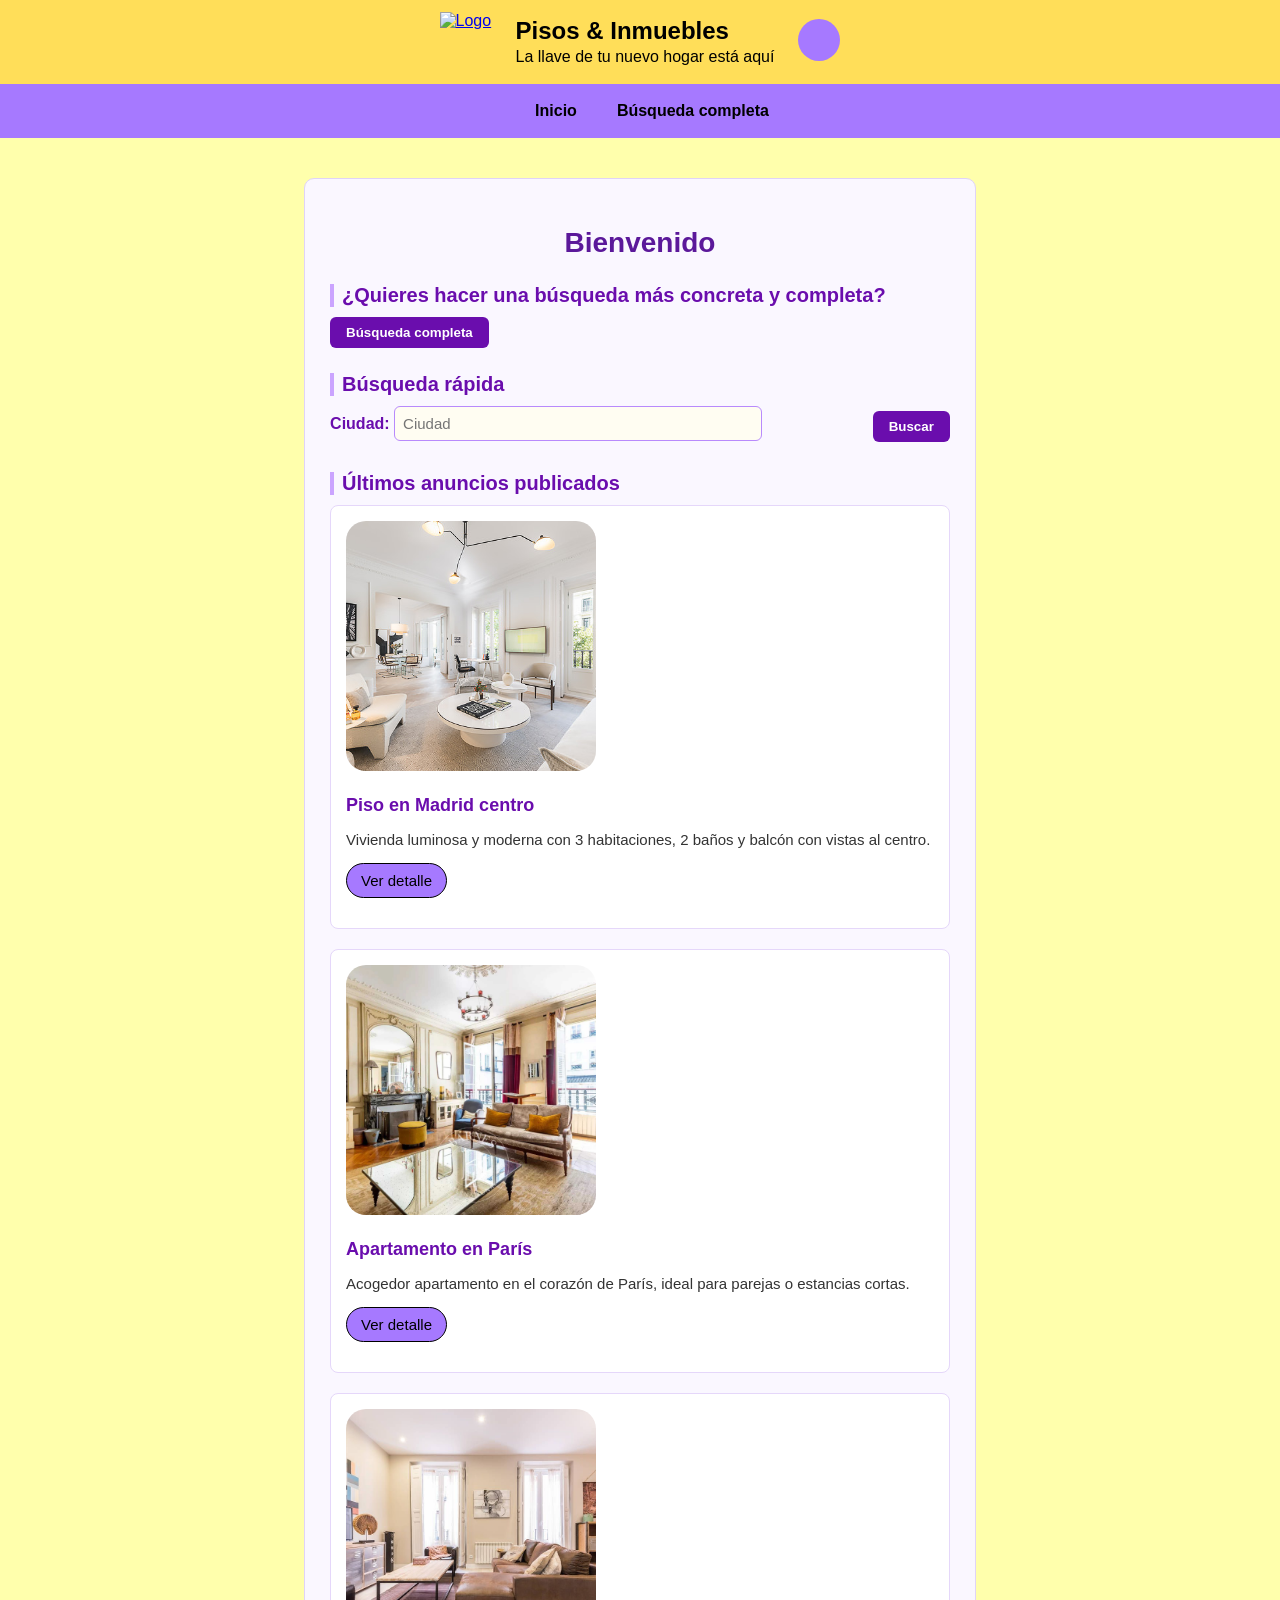
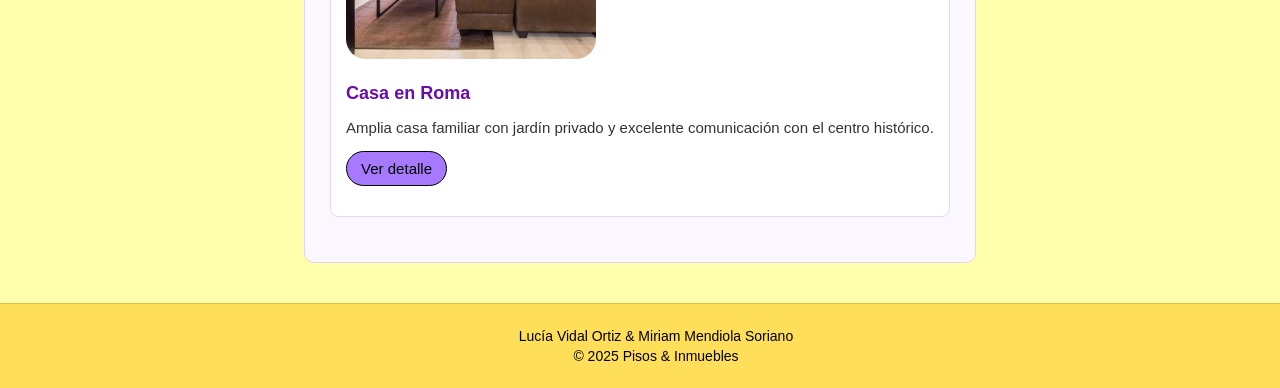
==== index.html @ c60cd9e6 "modo oscuro" ====
<!doctype html>
<html lang="es">

<head>
  <meta charset="utf-8" />
  <meta name="viewport" content="width=device-width, initial-scale=1" />
  <title>Pisos & Inmuebles</title>
  <!-- Links-->
  <link rel="stylesheet" href="basic.css">
  <link rel="stylesheet" href="index.css">
  <link rel="stylesheet" href="froms.css">
  <link rel="stylesheet" href="../../iconos/fontello-88eddae3/css/fontello.css">
  <link rel="stylesheet" href="modo-oscuro.css">

</head>

<body>

  <header>
    <section>
      <div class="cabecera">
        <article class="a_logo">
          <a href="index.html"><img src="../../imagenes/logo.png" alt="Logo"></a>
        </article>

        <article class="a_titulo">
          <h1>Pisos & Inmuebles</h1>
          <p>La llave de tu nuevo hogar está aquí</p>
        </article>

        <article class="a_identificarse">
          <a href="cuenta.html" class="icon-user-outline" title="Cuenta"></a>
        </article>
      </div>

    </section>
  </header>

  <nav aria-label="Navegación principal">
    <a href="index.html">Inicio</a>
    <a href="f.busqueda.html">Búsqueda completa</a>
  </nav>

  <main class="contenido">
    <h2>Bienvenido</h2>
  
    <section>
      <h3>¿Quieres hacer una búsqueda más concreta y completa?</h3>
      <form action="f.busqueda.html" method="get">
        <button type="submit">Búsqueda completa</button>
      </form>
    </section>
  
    <!-- Búsqueda rápida -->
    <section>
      <h3>Búsqueda rápida</h3>
      <form action="resultado.html" method="get">
        <label>
          Ciudad:
          <input type="text" name="ciudad_rapida" placeholder="Ciudad">
        </label>
        <button type="submit">Buscar</button>
      </form>
    </section>
  
    <section>
      <h3>Últimos anuncios publicados</h3>
  
      <article>
        <div class="imagen_principal">
          <img src="img/foto_piso.jpg" alt="Piso en Madrid centro">
        </div>
        <h4>Piso en Madrid centro</h4>
        <p>Vivienda luminosa y moderna con 3 habitaciones, 2 baños y balcón con vistas al centro.</p>
        <p><a class="enlaces" href="detalle_anuncio.html">Ver detalle</a></p>
      </article>
  
      <article>
        <div class="imagen_principal">
          <img src="img/foto_piso1.jpg" alt="Apartamento en París">
        </div>
        <h4>Apartamento en París</h4>
        <p>Acogedor apartamento en el corazón de París, ideal para parejas o estancias cortas.</p>
        <p><a class="enlaces" href="detalle_anuncio.html">Ver detalle</a></p>
      </article>
  
      <article>
        <div class="imagen_principal">
          <img src="img/foto_piso2.jpg" alt="Casa en Roma">
        </div>
        <h4>Casa en Roma</h4>
        <p>Amplia casa familiar con jardín privado y excelente comunicación con el centro histórico.</p>
        <p><a class="enlaces" href="detalle_anuncio.html">Ver detalle</a></p>
      </article>
    </section>
  </main>
  

  <footer>
    <p>Lucía Vidal Ortiz & Miriam Mendiola Soriano</p>
    <p>&copy; 2025 Pisos & Inmuebles</p>
  </footer>

</body>

</html>
---- basic.css ----
html {
  background-color: rgb(255, 255, 172);
  font-family:'Segoe UI', Tahoma, Geneva, Verdana, sans-serif
}

html, body {
  height: 100%;
  margin: 0;
  padding: 0;
  display: flex;
  flex-direction: column;
}

/* HEADER */
header {
  background-color: #ffde59;
  width: 100%;
}

header section {
  max-width: 1100px;
  margin: 0 auto;
  padding: 12px 16px;
}

.cabecera {
  display: flex;
  align-items: center;
  justify-content: center;
  gap: 16px;
  flex-wrap: wrap;
}

.a_logo img {
  width: 60px;
  height: 60px;
  display: block;
}

.a_titulo {
  text-align: left;
}

.a_titulo h1 {
  margin: 0;
  font-size: x-large;
  line-height: 1.1;
}

.a_titulo p {
  margin: 4px 0 0;
  font-size: medium;
}

.a_identificarse {
  margin-left: 8px;
}

.a_identificarse a {
  display: inline-flex;
  align-items: center;
  justify-content: center;
  width: 42px;       
  height: 42px;      
  font-size: 20px;   
  border-radius: 50%;

  background-color: #a679ff;
  color: black;
  text-decoration: none; 
}

.a_identificarse .btn {
  display: inline-flex;
  align-items: center;
  justify-content: center;
  width: 50px;       
  height: 50px;      
  font-size: 12px;   
  border-radius: 50%;
  font-weight: bold;

  background-color: #a679ff;
  color: black;
  text-decoration: none; 
}

.a_identificarse a:hover {
    background-color: rgb(0, 0, 0);
    color: #a679ff;
}

/* NAVEGACIÓN */
nav {
  width: 100%;
  background-color: #a679ff;
  display: flex;
  gap: 12px;
  justify-content: center;
  flex-wrap: wrap;
  padding: 10px 12px;
}

nav a:hover {
  background-color: rgba(0, 0, 0, 0.189);
  outline: none;
}

nav a {
  display: inline-block;
  text-decoration: none;
  color: #000;
  padding: 8px 14px;
  border-radius: 999px;
  font-weight: 600;
}

/* CONTENIDO */
.contenido {
  padding: 16px;
  flex: 1;
  font-size: 15px;
}

/*imagenes*/
.imagenes {
  display: flex;
  justify-content: center;
  align-items: stretch;
  gap: 20px;
  margin: 20px 0;
}
/* Imagen principal */
.imagen_principal {
  border-radius: 20px;
  width: 250px;
  height: 250px;
  overflow: hidden;
}
.imagen_principal img {
  width: 100%;
  height: 100%;
  object-fit: cover;
  border-radius: 15px;
}
/* Imágenes secundarias (2 en vertical) */
.imagen_secundaria {
  display: flex;
  flex-direction: column;
  justify-content: space-between;
  width: 150px;
  height: 250px;
  border-radius: 20px;
  overflow: hidden;
}
.imagen_secundaria img {
  padding: 2px;
  width: 100%;
  height: 50%;
  object-fit: cover;
  border-radius: 20px;
}

/*listas*/
main ul,
section ul {
  list-style: none;
  padding: 0;
  margin: 16px auto;
  max-width: 600px;
}
main ul li,
section ul li {
  margin-bottom: 10px;
}
main ul li a,
section ul li a {
  display: block;
  background-color: #fff9c4;
  border: 1px solid #d1b800;
  color: #000;
  border-radius: 10px;

  padding: 10px 14px;
  text-decoration: none;
  font-weight: normal;       
  transition: all 0.2s ease;
}
main ul li a:hover,
section ul li a:hover {
  background-color: #ffde59;
  transform: translateY(-2px); /*efecto de movimiento*/
}

/*fieldset*/
fieldset {
    border: 2px solid #a679ff;   
    border-radius: 10px;         
    padding: 16px;
    margin: 20px 0;
    background-color: #fffbe0;   
}
legend {
    padding: 0 10px;            
    font-weight: 600;
    margin-left: 12px;
    margin-right: 12px;
    color: #4b2b99;
    font-size: 1rem;
    font-weight: bold;
}
dl {
  display: grid;
  grid-template-columns: 1fr 1fr;
  gap: 6px 12px;
  margin: 0;
}
dt {
  font-weight: 600;
  color: #4b2b99;
}
dd {
  margin: 0;
}

/*enlaces class="enlaces"*/
a.enlaces {
  display: inline-block;
  text-decoration: none;
  color: #000;
  background-color: #a679ff;
  padding: 8px 14px;
  border-radius: 500px;
  border: 1px solid black;
  transition: all 0.2s ease;
}
a.enlaces:hover {
  background-color: #8e5fff;
  transform: translateY(-2px);
}

/* FOOTER */
footer {
  background-color: #ffde59;
  text-align: center;
  padding: 20px 16px;
  border-top: 1px solid rgba(0, 0, 0, 0.15);
  width: 100%;
}
footer p {
  margin: 4px 0;
  color: #000;
  font-size: 14px;
  font-weight: 500;
}

/* PARA PC*/
@media (min-width: 1920px) {
  .a_titulo h1 { 
    font-size: 32px; 
  }
  .a_titulo p  {
    font-size: 16px; 
  }
  .contenido {
    max-width: 1200px;        
    margin: 0 auto;          
    padding: 20px;          
    box-sizing: border-box;   
  }
}
---- index.css ----
/* Contenedor principal */
main.contenido {
    max-width: 900px;
    margin: 40px auto;
    padding: 25px;
    background-color: #faf7ff;
    /* tono suave lavanda */
    border: 1px solid #e0d4f7;
    border-radius: 10px;
    font-family: Arial, Helvetica, sans-serif;
    color: #333;
}

/* Título principal */
main.contenido h2 {
    text-align: center;
    color: #5b189a;
    font-size: 28px;
    margin-bottom: 25px;
}

/* Subtítulos */
main.contenido h3 {
    color: #6a0dad;
    margin-top: 25px;
    margin-bottom: 10px;
    font-size: 20px;
    border-left: 4px solid #cba4ff;
    padding-left: 8px;
}

/* Formularios */
main.contenido form {
    display: flex;
    flex-wrap: wrap;
    gap: 10px;
    align-items: center;
    margin-bottom: 25px;
}

main.contenido label {
    flex: 1 1 250px;
}

main.contenido input[type="text"] {
    width: 100%;
    padding: 8px;
    border: 1.5px solid #b88afc;
    border-radius: 6px;
    transition: all 0.3s ease;
}

main.contenido input[type="text"]:focus {
    outline: none;
    border-color: #6a0dad;
    box-shadow: 0 0 5px rgba(106, 13, 173, 0.3);
}

/* Botones */
main.contenido button {
    background-color: #6a0dad;
    color: #fff;
    border: none;
    border-radius: 6px;
    padding: 8px 16px;
    font-weight: bold;
    cursor: pointer;
    transition: background-color 0.3s ease, transform 0.2s ease;
}

main.contenido button:hover {
    background-color: #8742d1;
    transform: translateY(-1px);
}

/* Artículos */
main.contenido article {
    background-color: #fff;
    border: 1px solid #e5d7fa;
    border-radius: 8px;
    padding: 15px;
    margin-bottom: 20px;
    transition: transform 0.2s ease, box-shadow 0.3s ease;
}

main.contenido article:hover {
    transform: translateY(-2px);
    box-shadow: 0 2px 8px rgba(106, 13, 173, 0.1);
}


/* Título de cada anuncio */
main.contenido article h4 {
    color: #6a0dad;
    margin-bottom: 6px;
    font-size: 18px;
}

/* Descripción del anuncio *
  main.contenido article p {
    margin: 5px 0;
    line-height: 1.4;
  }
  
  /* Ajuste para imágenes dentro de los artículos */
main.contenido .imagenes {
    width: 100%;
    max-height: 180px;
    object-fit: cover;
    border-radius: 6px;
    margin-bottom: 10px;
    border: 1px solid #e0d4f7;
}
---- froms.css ----
/*  AREA DEL TEXTO */
textarea {
  width: 100%;
  max-width: 350px;
  margin-top: 5px;
  padding: 10px 14px;
  font-family: inherit;
  font-size: 15px;

  border: 2px solid #a679ff;
  border-radius: 8px;
  background-color: #fffdf2;

  resize: vertical; /* permite agrandar solo en altura */
  transition: border-color 0.2s, box-shadow 0.2s;
}

textarea:focus {
  outline: none;
  border-color: #4b2b99;
  box-shadow: 0 0 5px rgba(75, 43, 153, 0.3);
}

/*  BOTONES  */
.button {
  font-family: inherit;
  font-size: 15px;
  padding: 10px 18px;
  margin-right: 10px;
  border: none;
  border-radius: 50px;
  cursor: pointer;
  font-weight: 600;
  transition: all 0.2s ease;

  background-color: #fffdf2;
  color: #4b2b99;
  border: 2px solid #a679ff;
}
.button:hover {
  background-color: #d5c1ff;
  transform: translateY(-2px);
}

/* FORMULARIOS */

input,
select {
  width: 100%;
  max-width: 350px;
  padding: 10px 14px;
  font-family: inherit;
  font-size: 15px;
  border: 2px solid #a679ff;
  border-radius: 8px;
  background-color: #fffdf2;
  transition: border-color 0.2s, box-shadow 0.2s;
}

input:focus,
select:focus {
  outline: none;
  border-color: #4b2b99;
  box-shadow: 0 0 5px rgba(75, 43, 153, 0.3);
}

label {
  font-weight: 600;
  color: #4b2b99;
}

/* ########## AJUSTES SOLO PARA ENVIAR MENSAJE ########## */
form.enviar-mensaje {
  display: flex;
  flex-direction: column;
  gap: 8px;
  align-items: flex-start;
  max-width: 600px;
}

form.enviar-mensaje label {
  display: inline-flex;
  align-items: center;
  gap: 6px;
  margin-right: 15px;
  white-space: nowrap; /* evita que se parta el texto */
}

/* Grupo más compacto */
form.enviar-mensaje .grupo-radios {
  display: flex;
  flex-wrap: wrap;
  gap: 15px;
  margin: 8px 0;
}

form.enviar-mensaje input[type="radio"] {
  accent-color: #a679ff;
}

form.enviar-mensaje .acciones {
  display: flex;
  flex-wrap: wrap;
  gap: 10px;
  margin-top: 10px;
  align-items: center;
}

/* Color morado para el texto del label */
label {
  color: #6a0dad; /* Morado */
  font-weight: bold;
}

/* Estilo del rango solo con color morado */
input[type="range"] {
  accent-color: #6a0dad; /* Morado nativo */
  cursor: pointer;
}

/* Efecto al pasar el ratón */
input[type="range"]:hover {
  opacity: 0.9;
  transition: opacity 0.2s ease;
}

/* Contenedor opcional para agrupar los radios (puedes añadirlo si lo deseas) */
.radio-group {
  display: flex;
  gap: 20px;
  align-items: center;
  font-family: Arial, Helvetica, sans-serif;
}

/* Ocultamos el input original, pero sigue siendo accesible */
input[type="radio"] {
  appearance: none;
  -webkit-appearance: none;
  -moz-appearance: none;
  width: 18px;
  height: 18px;
  border: 2px solid #6a0dad; /* Morado */
  border-radius: 50%;
  background-color: #fff;
  cursor: pointer;
  position: relative;
  transition: all 0.2s ease;
}

/* Cuando el botón está seleccionado */
input[type="radio"]:checked {
  border-color: #6a0dad;
  background-color: #6a0dad;
  box-shadow: 0 0 4px rgba(106, 13, 173, 0.4);
}

/* Pequeño punto blanco dentro cuando está seleccionado */
input[type="radio"]:checked::after {
  content: "";
  position: absolute;
  top: 4px;
  left: 4px;
  width: 8px;
  height: 8px;
  background-color: white;
  border-radius: 50%;
}

/* Efecto al pasar el ratón */
input[type="radio"]:hover {
  box-shadow: 0 0 6px rgba(106, 13, 173, 0.4);
}

/* Estilo del texto de las etiquetas */
label {
  color: #6a0dad;
  font-size: 16px;
  cursor: pointer;
}

/* Sección Tarifas */
section[aria-labelledby="tarifas"] {
  max-width: 600px;
  margin: 2rem auto;
  padding: 1rem 1.5rem;
  font-family: 'Segoe UI', Tahoma, Geneva, Verdana, sans-serif;
  background-color: #f5f0fa; /* fondo suave morado */
  border-radius: 12px;
  box-shadow: 0 4px 8px rgba(0,0,0,0.1);
}

/* Título */
section[aria-labelledby="tarifas"] h3 {
  text-align: center;
  font-size: 1.6rem;
  color: #6a1b9a;
  margin-bottom: 1rem;
  font-weight: 600;
}

/* Tabla */
section[aria-labelledby="tarifas"] table {
  width: 100%;
  border-collapse: collapse;
  font-size: 1rem;
}

/* Cabecera */
section[aria-labelledby="tarifas"] th {
  background-color: #7f43ce; /* morado intenso */
  color: #fff;
  font-weight: bold;
  padding: 0.8rem 1rem;
  text-align: left;
  border: 1px solid #7b1fa2;
}

/* Filas */
section[aria-labelledby="tarifas"] td {
  padding: 0.8rem 1rem;
  border: 1px solid #d1b3f0;
  color: #4b0073;
}

/* Filas alternas */
section[aria-labelledby="tarifas"] tbody tr:nth-child(even) {
  background-color: #ede0f7; /* morado claro */
}

/* Hover */
section[aria-labelledby="tarifas"] tbody tr:hover {
  background-color: #d1b3f0; /* morado intermedio */
  transition: background-color 0.3s;
}

.upload-container {
  display: flex;
  align-items: center;
  gap: 10px;
  font-family: inherit;
}

/* Ocultamos el input real */
.input-foto {
  display: none;
}

/* Botón estilo uniforme */
.btn-subir {
  background-color: #fffdf2;
  color: #4b2b99;
  border: 2px solid #a679ff;
  border-radius: 50px;
  padding: 10px 18px;
  font-weight: 600;
  cursor: pointer;
  transition: all 0.2s ease;
}

.btn-subir:hover {
  background-color: #d5c1ff;
  transform: translateY(-2px);
}

/* Nombre de archivo */
.file-name {
  font-size: 14px;
  color: #4b2b99;
}

/* ======= Ajustes de espaciado y alineación de formularios ======= */

main.contenido form fieldset {
  display: flex;
  flex-direction: column;
  gap: 8px;            /* espacio pequeño pero visible entre elementos */
  margin-bottom: 16px; /* espacio entre secciones */
}

main.contenido form article {
  display: flex;
  flex-direction: column;
  gap: 4px;            /* separación entre label y campo */
}

main.contenido input,
main.contenido select,
main.contenido textarea {
  margin-bottom: 6px;  /* separación discreta entre campos */
}

/* Mantiene los radio buttons en línea */
main.contenido form article p {
  margin-bottom: 4px;
  font-weight: 600;
  color: #4b2b99;
}

main.contenido form article input[type="radio"] {
  margin-right: 4px;
}

main.contenido form article label {
  margin-right: 12px;
}

/* Hacemos grupos de radios horizontales */
main.contenido form article:has(input[type="radio"]) {
  flex-direction: row;
  align-items: center;
  flex-wrap: wrap;
  gap: 10px;
}

main.contenido form section {
  margin-top: 10px;
  display: flex;
  gap: 10px;
  flex-wrap: wrap;
}

/* ======= Corrección para input[type="color"] en Chrome ======= */
input[type="color"] {
  width: 60px;              /* tamaño pequeño del cuadro de color */
  height: 36px;
  padding: 0;               /* elimina el relleno heredado */
  border: 2px solid #a679ff;
  border-radius: 8px;
  cursor: pointer;
}

input[type="color"]::-webkit-color-swatch-wrapper {
  padding: 0;
}

input[type="color"]::-webkit-color-swatch {
  border: none;
  border-radius: 6px;
}

/* ======= Corrección input[type="color"] en resúmenes ======= */
fieldset dl dd input[type="color"] {
  width: 40px;              /* tamaño compacto */
  height: 24px;
  padding: 0;
  border: 2px solid #a679ff;
  border-radius: 6px;
  cursor: default;          /* solo visualización */
  vertical-align: middle;
}

fieldset dl dd input[type="color"]::-webkit-color-swatch-wrapper {
  padding: 0;
}

fieldset dl dd input[type="color"]::-webkit-color-swatch {
  border: none;
  border-radius: 4px;
}
---- modo-oscuro.css ----
/* ===== MODO OSCURO COMPLETO ===== */
@media (prefers-color-scheme: dark) {

    /* HTML y BODY */
    html,
    body {
        background-color: #121212;
        color: #e0e0e0;
    }

    /* HEADER */
    header {
        background-color: #1c1c1c;
    }

    .a_titulo h1,
    .a_titulo p {
        color: #d4bfff;
    }

    .a_identificarse a,
    .a_identificarse .btn {
        background-color: #5a3fa8;
        color: #fff;
    }

    .a_identificarse a:hover {
        background-color: #fff;
        color: #5a3fa8;
    }

    /* NAVEGACIÓN */
    nav {
        background-color: #2a2350;
    }

    nav a {
        color: #f1f1f1;
    }

    nav a:hover {
        background-color: #5a3fa8;
    }

    /* CONTENIDO */
    .contenido,
    main.contenido {
        background-color: #1b1b1b;
        color: #e0e0e0;
        border-color: #3a2f5a;
    }

    /* ARTÍCULOS */
    main.contenido article {
        background-color: #221b2f;
        border-color: #3a3161;
        color: #e0e0e0;
    }

    main.contenido article h4 {
        color: #cdaaff;
    }

    main.contenido article p {
        color: #dcdcdc;
    }

    main.contenido article:hover {
        box-shadow: 0 2px 8px rgba(90, 63, 168, 0.3);
    }

    /* TITULOS */
    main.contenido h2 {
        color: #cdaaff;
    }

    main.contenido h3 {
        color: #b78aff;
        border-left-color: #5a3fa8;
    }

    /* LISTAS */
    main ul li a,
    section ul li a {
        background-color: #2a2436;
        border-color: #5a3fa8;
        color: #e0e0e0;
    }

    main ul li a:hover,
    section ul li a:hover {
        background-color: #5a3fa8;
    }

    /* FIELDSET */
    fieldset {
        background-color: #1f1a2b;
        border-color: #5a3fa8;
        color: #e0e0e0;
    }

    legend {
        color: #cdaaff;
    }

    dl dt {
        color: #cdaaff;
    }

    dl dd {
        color: #dcdcdc;
    }

    /* ENLACES */
    a.enlaces {
        background-color: #5a3fa8;
        color: #fff;
        border-color: #7a5fff;
    }

    a.enlaces:hover {
        background-color: #7a5fff;
    }

    /* FOOTER */
    footer {
        background-color: #1c1c1c;
        color: #ccc;
        border-top-color: #3a3161;
    }

    /* FORMULARIOS */
    input,
    select,
    textarea {
        background-color: #2a2436;
        color: #fff;
        border-color: #5a3fa8;
    }

    input:focus,
    select:focus,
    textarea:focus {
        border-color: #cdaaff;
        box-shadow: 0 0 5px rgba(203, 164, 255, 0.3);
    }

    label {
        color: #cdaaff;
    }

    /* RADIOS */
    input[type="radio"] {
        border-color: #cdaaff;
        background-color: #1b1b1b;
    }

    input[type="radio"]:checked {
        background-color: #cdaaff;
        border-color: #cdaaff;
    }

    /* BOTONES */
    .button,
    .btn-subir,
    main.contenido button {
        background-color: #5a3fa8;
        color: #fff;
        border-color: #7a5fff;
    }

    .button:hover,
    .btn-subir:hover,
    main.contenido button:hover {
        background-color: #7a5fff;
    }

    /* INPUT COLOR */
    input[type="color"] {
        background-color: #2a2436;
        border-color: #5a3fa8;
    }

    /* TABLAS TARIFAS */
    section[aria-labelledby="tarifas"] {
        background-color: #1b1825;
        color: #e0e0e0;
    }

    section[aria-labelledby="tarifas"] h3 {
        color: #cdaaff;
    }

    section[aria-labelledby="tarifas"] th {
        background-color: #5a3fa8;
        color: #fff;
    }

    section[aria-labelledby="tarifas"] td {
        color: #ddd;
        border-color: #4a3f6f;
    }

    section[aria-labelledby="tarifas"] tbody tr:nth-child(even) {
        background-color: #221f33;
    }

    section[aria-labelledby="tarifas"] tbody tr:hover {
        background-color: #4a3f6f;
    }

    /* IMÁGENES */
    .imagen_principal img,
    .imagen_secundaria img {
        filter: brightness(0.9);
    }

}
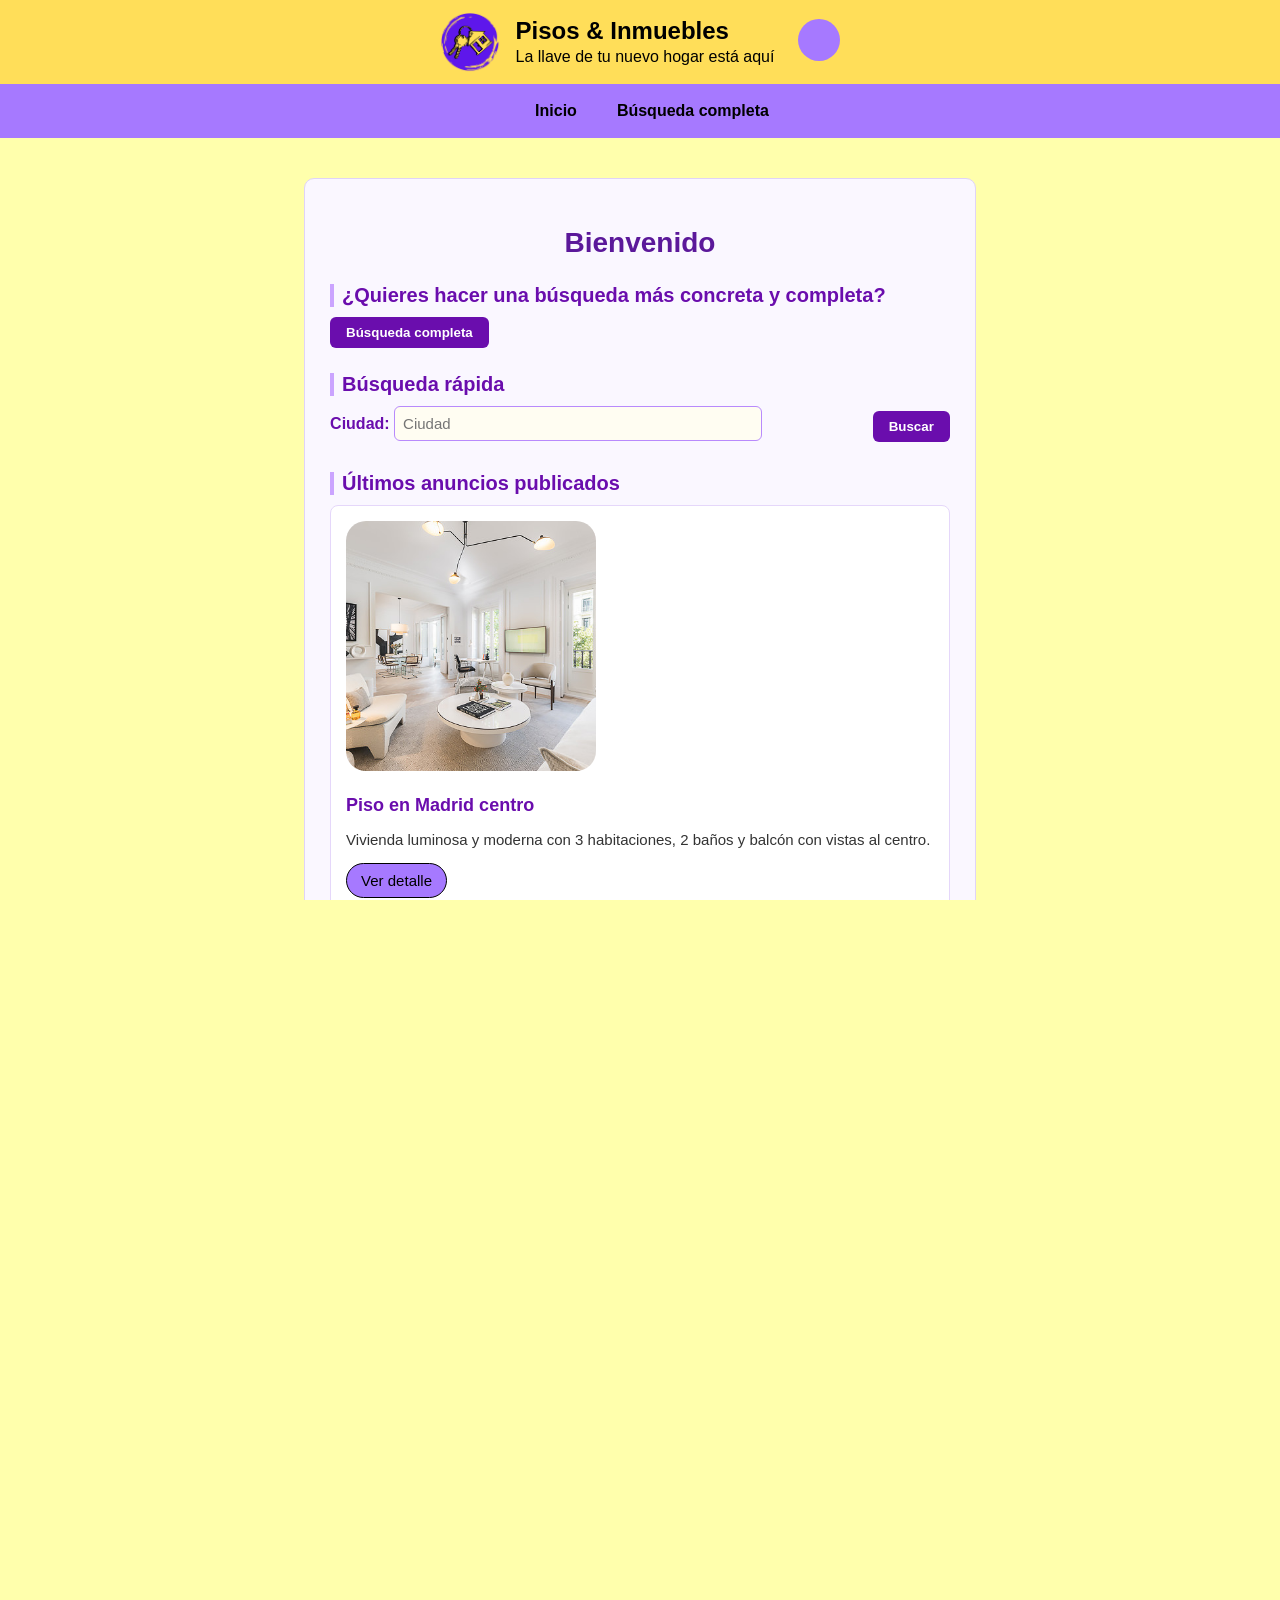
==== commit 98665f60: "subida de cambios print.css - lucia" ====
--- a/index.html
+++ b/index.html
@@ -11,6 +11,8 @@
   <link rel="stylesheet" href="froms.css">
   <link rel="stylesheet" href="../../iconos/fontello-88eddae3/css/fontello.css">
   <link rel="stylesheet" href="modo-oscuro.css">
+  <link rel="stylesheet" href="print.css" media="print">
+
 
 </head>
 
@@ -20,7 +22,7 @@
     <section>
       <div class="cabecera">
         <article class="a_logo">
-          <a href="index.html"><img src="../../imagenes/logo.png" alt="Logo"></a>
+          <a href="index.html"><img src="img/logo.png" alt="Logo"></a>
         </article>
 
         <article class="a_titulo">
--- a/basic.css
+++ b/basic.css
@@ -9,6 +9,7 @@
   padding: 0;
   display: flex;
   flex-direction: column;
+  overflow-x: hidden;
 }
 
 /* HEADER */
--- a/print.css
+++ b/print.css
@@ -0,0 +1,91 @@
+@media print {
+
+  html, body {
+    height: auto !important;
+    min-height: 100% !important;
+    display: block !important;
+    overflow: visible !important;
+  }
+
+  main, .contenido {
+    height: auto !important;
+    overflow: visible !important;
+    display: block !important;
+    page-break-after: auto;
+    page-break-before: auto;
+  }
+
+  section, article, div, form, fieldset {
+    page-break-inside: auto;
+  }
+
+  /* --- Todo en negro, fondo blanco --- */
+  * {
+    color: black !important;
+    border-color: black !important;
+    background: white !important;
+    box-shadow: none !important;
+    text-shadow: none !important;
+  }
+
+  /* --- Formularios imprimibles --- */
+  input, select, textarea {
+    border: 1pt solid black !important;
+    background: white !important;
+    color: black !important;
+  }
+
+  input[type="radio"],
+  input[type="checkbox"] {
+    appearance: none !important;
+    -webkit-appearance: none !important;
+    -moz-appearance: none !important;
+    border: 1.5pt solid black !important;
+    width: 12pt;
+    height: 12pt;
+    position: relative;
+    margin-right: 6pt;
+    display: inline-block;
+    vertical-align: middle;
+    background: white !important;
+  }
+
+  input[type="radio"]:checked::before {
+    content: "";
+    position: absolute;
+    top: 3pt;
+    left: 3pt;
+    width: 6pt;
+    height: 6pt;
+    background: black;
+    border-radius: 50%;
+  }
+
+  
+  input[type="checkbox"]:checked::before {
+    content: "";
+    position: absolute;
+    top: 2pt;
+    left: 2pt;
+    width: 7pt;
+    height: 7pt;
+    background: black;
+  }
+
+  
+  legend, label, h1, h2, h3, h4, p, span, th, td {
+    color: black !important;
+  }
+
+  /* --- Asegurar tablas visibles --- */
+  table {
+    border-collapse: collapse;
+    width: 100%;
+  }
+
+  th, td {
+    border: 1pt solid black !important;
+    padding: 4pt 6pt;
+  }
+
+}
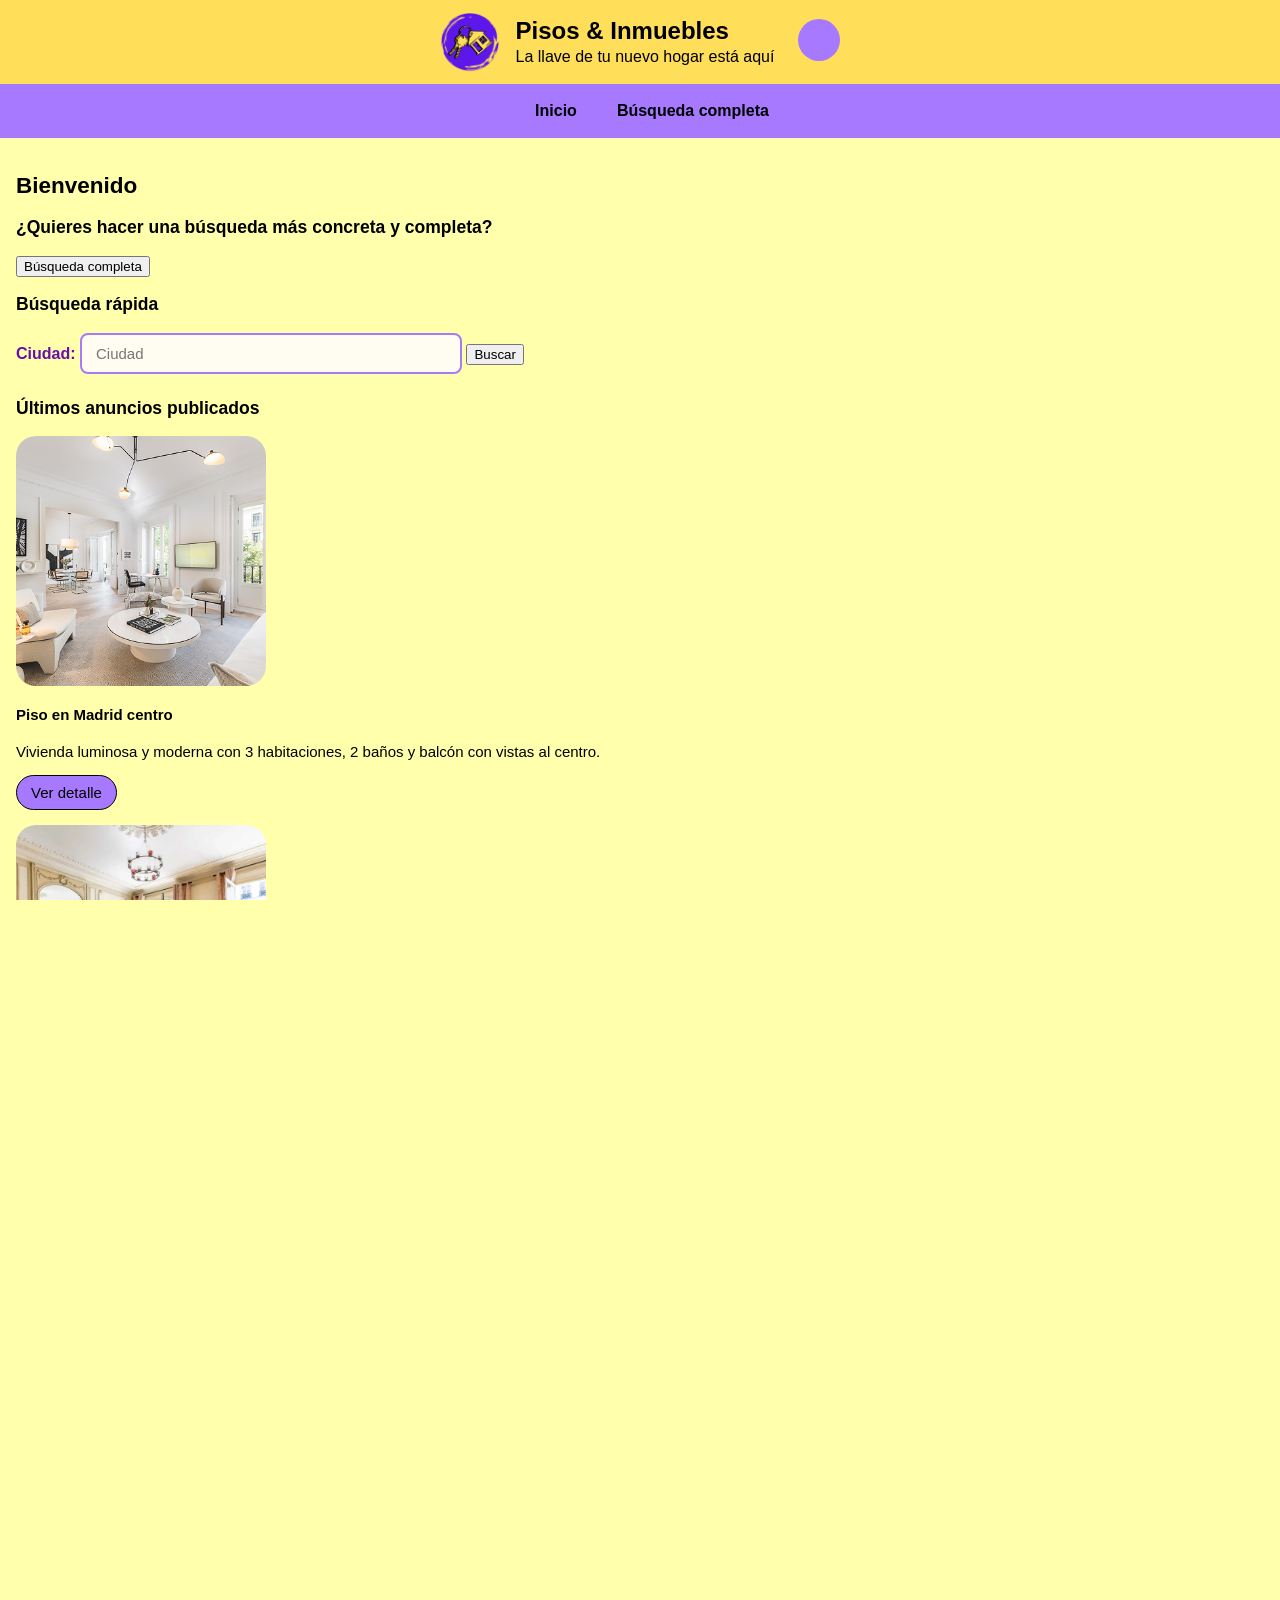
==== commit 31bdca00: "actualización" ====
--- a/index.html
+++ b/index.html
@@ -6,14 +6,12 @@
   <meta name="viewport" content="width=device-width, initial-scale=1" />
   <title>Pisos & Inmuebles</title>
   <!-- Links-->
-  <link rel="stylesheet" href="basic.css">
-  <link rel="stylesheet" href="index.css">
+  <link rel="stylesheet" href="../../iconos/fontello-88eddae3/css/fontello.css">
+  <link rel="stylesheet" href="basic.css" title="Modo Claro">
   <link rel="stylesheet" href="froms.css">
-  <link rel="stylesheet" href="../../iconos/fontello-88eddae3/css/fontello.css">
-  <link rel="stylesheet" href="modo-oscuro.css">
+  <link rel="alternate stylesheet" href="modo-oscuro.css" title="Modo Oscuro">
   <link rel="stylesheet" href="print.css" media="print">
-
-
+  <link rel="alternate stylesheet" href="accesible.css" title="Accesible">
 </head>
 
 <body>
@@ -45,14 +43,14 @@
 
   <main class="contenido">
     <h2>Bienvenido</h2>
-  
+
     <section>
       <h3>¿Quieres hacer una búsqueda más concreta y completa?</h3>
       <form action="f.busqueda.html" method="get">
         <button type="submit">Búsqueda completa</button>
       </form>
     </section>
-  
+
     <!-- Búsqueda rápida -->
     <section>
       <h3>Búsqueda rápida</h3>
@@ -64,10 +62,10 @@
         <button type="submit">Buscar</button>
       </form>
     </section>
-  
+
     <section>
       <h3>Últimos anuncios publicados</h3>
-  
+
       <article>
         <div class="imagen_principal">
           <img src="img/foto_piso.jpg" alt="Piso en Madrid centro">
@@ -76,7 +74,7 @@
         <p>Vivienda luminosa y moderna con 3 habitaciones, 2 baños y balcón con vistas al centro.</p>
         <p><a class="enlaces" href="detalle_anuncio.html">Ver detalle</a></p>
       </article>
-  
+
       <article>
         <div class="imagen_principal">
           <img src="img/foto_piso1.jpg" alt="Apartamento en París">
@@ -85,7 +83,7 @@
         <p>Acogedor apartamento en el corazón de París, ideal para parejas o estancias cortas.</p>
         <p><a class="enlaces" href="detalle_anuncio.html">Ver detalle</a></p>
       </article>
-  
+
       <article>
         <div class="imagen_principal">
           <img src="img/foto_piso2.jpg" alt="Casa en Roma">
@@ -96,7 +94,7 @@
       </article>
     </section>
   </main>
-  
+
 
   <footer>
     <p>Lucía Vidal Ortiz & Miriam Mendiola Soriano</p>
--- a/modo-oscuro.css
+++ b/modo-oscuro.css
@@ -1,218 +1,558 @@
-/* ===== MODO OSCURO COMPLETO ===== */
-@media (prefers-color-scheme: dark) {
-
-    /* HTML y BODY */
-    html,
-    body {
-        background-color: #121212;
-        color: #e0e0e0;
+/* ==========================================
+   MODO NOCHE – "modo_oscuro.css" (CORREGIDO)
+   Basado en basic.css, index.css y froms.css
+   Cambios: imágenes visibles, footer no montado, enlaces mejorados
+   ========================================== */
+
+html {
+    background-color: #121212;
+    font-family: 'Segoe UI', Tahoma, Geneva, Verdana, sans-serif;
+    color: #f0f0f0;
+}
+
+html,
+body {
+    height: 100%;
+    margin: 0;
+    padding: 0;
+    display: flex;
+    flex-direction: column;
+    overflow-x: hidden;
+}
+
+/* HEADER */
+header {
+    background-color: #1e1e1e;
+    border-bottom: 1px solid #333;
+}
+
+header section {
+    max-width: 1100px;
+    margin: 0 auto;
+    padding: 12px 16px;
+}
+
+.cabecera {
+    display: flex;
+    align-items: center;
+    justify-content: center;
+    gap: 16px;
+    flex-wrap: wrap;
+}
+
+.a_logo img {
+    width: 60px;
+    height: 60px;
+    display: block;
+    /* quitar filtros que oscurecen la imagen */
+    filter: none;
+    image-rendering: auto;
+}
+
+/* título e identidad */
+.a_titulo {
+    text-align: left;
+}
+
+.a_titulo h1 {
+    margin: 0;
+    font-size: x-large;
+    line-height: 1.1;
+    color: #c8a8ff;
+}
+
+.a_titulo p {
+    margin: 4px 0 0;
+    color: #ddd;
+}
+
+.a_identificarse {
+    margin-left: 8px;
+}
+
+.a_identificarse a {
+    display: inline-flex;
+    align-items: center;
+    justify-content: center;
+    width: 42px;
+    height: 42px;
+    font-size: 20px;
+    border-radius: 50%;
+    background-color: #3d2c5f;
+    color: #f0f0f0;
+    text-decoration: none;
+    border: 2px solid transparent;
+}
+
+.a_identificarse a:hover,
+.a_identificarse a:focus {
+    background-color: #c8a8ff;
+    color: #121212;
+    outline: none;
+    border-color: rgba(200, 168, 255, 0.4);
+}
+
+/* NAV */
+nav {
+    background-color: #2a2a2a;
+    display: flex;
+    gap: 12px;
+    justify-content: center;
+    flex-wrap: wrap;
+    padding: 10px 12px;
+}
+
+nav a {
+    display: inline-block;
+    text-decoration: none;
+    color: #f0f0f0;
+    padding: 8px 14px;
+    border-radius: 999px;
+    font-weight: 600;
+    transition: background-color 0.15s, transform 0.12s;
+}
+
+/* mejora visual y accesible para enlaces del nav */
+nav a:hover,
+nav a:focus {
+    background-color: #3b3b3b;
+    text-decoration: underline;
+    outline: 3px solid rgba(200, 168, 255, 0.12);
+}
+
+/* CONTENIDO */
+/* mantener flex:1 para empujar footer abajo (evita que footer "se monte") */
+main.contenido {
+    padding: 25px;
+    flex: 1;
+    /* <- CRUCIAL: empuja footer al final */
+    max-width: 900px;
+    margin: 40px auto;
+    background-color: #1a1a1a;
+    border: 1px solid #333;
+    border-radius: 10px;
+    color: #eaeaea;
+    box-sizing: border-box;
+}
+
+main.contenido h2 {
+    text-align: center;
+    color: #c8a8ff;
+    font-size: 28px;
+    margin-bottom: 25px;
+}
+
+main.contenido h3 {
+    color: #b995ff;
+    margin-top: 25px;
+    margin-bottom: 10px;
+    font-size: 20px;
+    border-left: 4px solid #8255d3;
+    padding-left: 8px;
+}
+
+/* Formularios */
+main.contenido input,
+main.contenido select,
+main.contenido textarea {
+    background-color: #222;
+    border: 2px solid #6e41c2;
+    color: #f0f0f0;
+    border-radius: 8px;
+}
+
+/* focus claro y accesible */
+main.contenido input:focus,
+main.contenido select:focus,
+main.contenido textarea:focus {
+    border-color: #c8a8ff;
+    box-shadow: 0 0 6px rgba(200, 168, 255, 0.35);
+    outline: 3px solid rgba(200, 168, 255, 0.08);
+}
+
+/* Labels */
+label {
+    color: #c8a8ff;
+}
+
+/* Botones */
+main.contenido button,
+.button,
+.btn-subir {
+    background-color: #8255d3;
+    color: #fff;
+    border: 2px solid #c8a8ff;
+    border-radius: 50px;
+    padding: 10px 18px;
+    cursor: pointer;
+}
+
+main.contenido button:hover,
+.button:hover,
+.btn-subir:hover,
+main.contenido button:focus,
+.button:focus,
+.btn-subir:focus {
+    background-color: #a679ff;
+    transform: translateY(-2px);
+    outline: 3px solid rgba(200, 168, 255, 0.08);
+}
+
+/* Artículos */
+main.contenido article {
+    background-color: #1e1e1e;
+    border: 1px solid #333;
+    border-radius: 8px;
+    padding: 15px;
+    margin-bottom: 20px;
+    color: #ddd;
+    transition: transform 0.2s ease, box-shadow 0.3s ease;
+}
+
+main.contenido article:hover {
+    transform: translateY(-2px);
+    box-shadow: 0 2px 12px rgba(0, 0, 0, 0.6);
+}
+
+main.contenido article h4 {
+    color: #c8a8ff;
+    margin-bottom: 6px;
+    font-size: 18px;
+}
+
+/* IMÁGENES: asegurar visibilidad y contraste */
+.imagen_principal {
+    border-radius: 20px;
+    width: 250px;
+    height: 250px;
+    overflow: hidden;
+    background-color: #111;
+    /* marco para que no se fundan con fondo */
+    border: 1px solid #333;
+}
+
+.imagen_principal img {
+    width: 100%;
+    height: 100%;
+    object-fit: cover;
+    border-radius: 15px;
+    filter: none;
+    /* quitar inversión/oscurecimiento */
+    opacity: 1;
+    display: block;
+}
+
+/* contenedor de imágenes en general */
+.imagenes {
+    display: flex;
+    justify-content: center;
+    align-items: stretch;
+    gap: 20px;
+    margin: 20px 0;
+}
+
+/* imagenes secundarias */
+.imagen_secundaria {
+    display: flex;
+    flex-direction: column;
+    justify-content: space-between;
+    width: 150px;
+    height: 250px;
+    border-radius: 20px;
+    overflow: hidden;
+    background-color: #111;
+    border: 1px solid #333;
+}
+
+.imagen_secundaria img {
+    padding: 2px;
+    width: 100%;
+    height: 50%;
+    object-fit: cover;
+    border-radius: 20px;
+    filter: none;
+}
+
+/* listas */
+main ul,
+section ul {
+    list-style: none;
+    padding: 0;
+    margin: 16px auto;
+    max-width: 600px;
+}
+
+main ul li a,
+section ul li a {
+    display: block;
+    background-color: #2a2a2a;
+    border: 1px solid #4b2b99;
+    color: #f0f0f0;
+    border-radius: 10px;
+    padding: 10px 14px;
+    text-decoration: none;
+    font-weight: normal;
+    transition: all 0.2s ease;
+}
+
+main ul li a:hover,
+section ul li a:hover,
+main ul li a:focus,
+section ul li a:focus {
+    background-color: #3b3b3b;
+    transform: translateY(-2px);
+    text-decoration: underline;
+    outline: 3px solid rgba(200, 168, 255, 0.06);
+}
+
+/* enlaces de clase "enlaces" (botón) */
+a.enlaces {
+    display: inline-block;
+    text-decoration: none;
+    color: #fff;
+    background-color: #8255d3;
+    padding: 8px 14px;
+    border-radius: 500px;
+    border: 1px solid #c8a8ff;
+    transition: all 0.2s ease;
+}
+
+a.enlaces:hover,
+a.enlaces:focus {
+    background-color: #a679ff;
+    transform: translateY(-2px);
+    text-decoration: underline;
+    outline: 3px solid rgba(200, 168, 255, 0.06);
+}
+
+/* FOOTER: quitar montaje y asegurar que esté abajo */
+footer {
+    background-color: #1e1e1e;
+    color: #bbb;
+    border-top: 1px solid #333;
+    text-align: center;
+    padding: 20px 16px;
+    width: 100%;
+    margin-top: 0;
+    position: relative;
+    /* evita overlay fijo */
+    z-index: 1;
+    box-sizing: border-box;
+}
+
+footer p {
+    margin: 4px 0;
+    color: #bbb;
+    font-size: 14px;
+    font-weight: 500;
+}
+
+/* TABLAS / TARIFAS */
+section[aria-labelledby="tarifas"] {
+    background-color: #1e1e1e;
+    color: #f0f0f0;
+    border: 1px solid #333;
+    padding: 1rem;
+    border-radius: 8px;
+}
+
+section[aria-labelledby="tarifas"] th {
+    background-color: #4b2b99;
+    color: #fff;
+}
+
+section[aria-labelledby="tarifas"] td {
+    border-color: #333;
+}
+
+section[aria-labelledby="tarifas"] tbody tr:nth-child(even) {
+    background-color: #2a2a2a;
+}
+
+section[aria-labelledby="tarifas"] tbody tr:hover {
+    background-color: #3b3b3b;
+}
+
+/* pequeños ajustes globales para accesibilidad */
+a:focus {
+    outline: 3px solid rgba(200, 168, 255, 0.12);
+    outline-offset: 2px;
+}
+
+/* mejorar contraste de iconos si usan color negro */
+.icon-user-outline {
+    color: #f0f0f0;
+    font-size: 20px;
+}
+
+/* === FIELDSET / LEGEND / DL — Ajustado para que coincida en forma con el modo claro ===
+   Mantiene padding, margin, border-radius y la grid dl exactamente como en basic.css,
+   cambiando SOLO colores para el modo oscuro. === */
+
+   fieldset {
+    /* mismos tamaños/espaciados que en basic.css */
+    border: 2px solid #6e41c2;        /* borde violeta adaptado a oscuro (sustituye #a679ff del claro) */
+    border-radius: 10px;
+    padding: 16px;
+    margin: 20px 0;
+    background-color: #1e1e1e;       /* fondo del fieldset (tono ligeramente más claro que el fondo general) */
+    box-sizing: border-box;
+    /* sombra muy sutil para separarlo del fondo sin cambiar la forma */
+    box-shadow: 0 0 6px rgba(0,0,0,0.5) inset;
+  }
+  
+  /* El legend mantiene exactamente los mismos paddings/márgenes/tamaños que en el claro */
+  legend {
+    padding: 0 10px;
+    font-weight: 600;
+    margin-left: 12px;
+    margin-right: 12px;
+    color: #c8a8ff;      /* violeta claro para mantener la coherencia visual con títulos */
+    font-size: 1rem;
+    font-weight: bold;
+    background-color: transparent; /* dejar transparente para que no modifique la forma */
+  }
+  
+  /* Grid y espaciado del dl igual que en basic.css */
+  dl {
+    display: grid;
+    grid-template-columns: 1fr 1fr;
+    gap: 6px 12px;
+    margin: 0;
+  }
+  
+  /* dt / dd mantienen misma semántica y pesos tipográficos */
+  dt {
+    font-weight: 600;
+    color: #c8a8ff;     /* color equivalente al dt del claro (#4b2b99) pero adaptado a modo oscuro */
+  }
+  
+  dd {
+    margin: 0;
+    color: #e6e6e6;     /* texto claro para contraste sobre el fondo oscuro */
+    line-height: 1.4;
+  }
+  
+  /* Si hay texto más largo dentro de dd (párrafos), asegurar separación y legibilidad */
+  dd p {
+    margin: 0;
+    color: inherit;
+    line-height: 1.5;
+  }
+  
+  /* Ajustes responsivos: mantener la misma presentación en móvil (si basic.css lo usa) */
+  @media (max-width: 600px) {
+    dl {
+      grid-template-columns: 1fr; /* una columna en móvil para que quede igual que en el claro si fuera así */
     }
-
-    /* HEADER */
-    header {
-        background-color: #1c1c1c;
-    }
-
-    .a_titulo h1,
-    .a_titulo p {
-        color: #d4bfff;
-    }
-
-    .a_identificarse a,
-    .a_identificarse .btn {
-        background-color: #5a3fa8;
-        color: #fff;
-    }
-
-    .a_identificarse a:hover {
-        background-color: #fff;
-        color: #5a3fa8;
-    }
-
-    /* NAVEGACIÓN */
-    nav {
-        background-color: #2a2350;
-    }
-
-    nav a {
-        color: #f1f1f1;
-    }
-
-    nav a:hover {
-        background-color: #5a3fa8;
-    }
-
-    /* CONTENIDO */
-    .contenido,
-    main.contenido {
-        background-color: #1b1b1b;
-        color: #e0e0e0;
-        border-color: #3a2f5a;
-    }
-
-    /* ARTÍCULOS */
-    main.contenido article {
-        background-color: #221b2f;
-        border-color: #3a3161;
-        color: #e0e0e0;
-    }
-
-    main.contenido article h4 {
-        color: #cdaaff;
-    }
-
-    main.contenido article p {
-        color: #dcdcdc;
-    }
-
-    main.contenido article:hover {
-        box-shadow: 0 2px 8px rgba(90, 63, 168, 0.3);
-    }
-
-    /* TITULOS */
-    main.contenido h2 {
-        color: #cdaaff;
-    }
-
-    main.contenido h3 {
-        color: #b78aff;
-        border-left-color: #5a3fa8;
-    }
-
-    /* LISTAS */
-    main ul li a,
-    section ul li a {
-        background-color: #2a2436;
-        border-color: #5a3fa8;
-        color: #e0e0e0;
-    }
-
-    main ul li a:hover,
-    section ul li a:hover {
-        background-color: #5a3fa8;
-    }
-
-    /* FIELDSET */
-    fieldset {
-        background-color: #1f1a2b;
-        border-color: #5a3fa8;
-        color: #e0e0e0;
-    }
-
-    legend {
-        color: #cdaaff;
-    }
-
-    dl dt {
-        color: #cdaaff;
-    }
-
-    dl dd {
-        color: #dcdcdc;
-    }
-
-    /* ENLACES */
-    a.enlaces {
-        background-color: #5a3fa8;
-        color: #fff;
-        border-color: #7a5fff;
-    }
-
-    a.enlaces:hover {
-        background-color: #7a5fff;
-    }
-
-    /* FOOTER */
-    footer {
-        background-color: #1c1c1c;
-        color: #ccc;
-        border-top-color: #3a3161;
-    }
-
-    /* FORMULARIOS */
-    input,
-    select,
-    textarea {
-        background-color: #2a2436;
-        color: #fff;
-        border-color: #5a3fa8;
-    }
-
-    input:focus,
-    select:focus,
-    textarea:focus {
-        border-color: #cdaaff;
-        box-shadow: 0 0 5px rgba(203, 164, 255, 0.3);
-    }
-
-    label {
-        color: #cdaaff;
-    }
-
-    /* RADIOS */
-    input[type="radio"] {
-        border-color: #cdaaff;
-        background-color: #1b1b1b;
-    }
-
-    input[type="radio"]:checked {
-        background-color: #cdaaff;
-        border-color: #cdaaff;
-    }
-
-    /* BOTONES */
-    .button,
-    .btn-subir,
-    main.contenido button {
-        background-color: #5a3fa8;
-        color: #fff;
-        border-color: #7a5fff;
-    }
-
-    .button:hover,
-    .btn-subir:hover,
-    main.contenido button:hover {
-        background-color: #7a5fff;
-    }
-
-    /* INPUT COLOR */
-    input[type="color"] {
-        background-color: #2a2436;
-        border-color: #5a3fa8;
-    }
-
-    /* TABLAS TARIFAS */
-    section[aria-labelledby="tarifas"] {
-        background-color: #1b1825;
-        color: #e0e0e0;
-    }
-
-    section[aria-labelledby="tarifas"] h3 {
-        color: #cdaaff;
-    }
-
-    section[aria-labelledby="tarifas"] th {
-        background-color: #5a3fa8;
-        color: #fff;
-    }
-
-    section[aria-labelledby="tarifas"] td {
-        color: #ddd;
-        border-color: #4a3f6f;
-    }
-
-    section[aria-labelledby="tarifas"] tbody tr:nth-child(even) {
-        background-color: #221f33;
-    }
-
-    section[aria-labelledby="tarifas"] tbody tr:hover {
-        background-color: #4a3f6f;
-    }
-
-    /* IMÁGENES */
-    .imagen_principal img,
-    .imagen_secundaria img {
-        filter: brightness(0.9);
-    }
-
-}+  }
+  
+
+/* === AJUSTE VISUAL LOGIN / SIGN UP EN HEADER === */
+
+.a_identificarse {
+    margin-left: 8px;
+    display: flex;
+    gap: 8px;
+    align-items: center;
+}
+
+/* Tamaño más equilibrado */
+.a_identificarse a {
+    display: inline-flex;
+    align-items: center;
+    justify-content: center;
+    width: 38px;
+    /* un poco más pequeño que 42px */
+    height: 38px;
+    font-size: 16px;
+    /* icono o texto más proporcionado */
+    border-radius: 50%;
+    background-color: #a679ff;
+    color: #121212;
+    border: 2px solid #c8a8ff;
+    text-decoration: none;
+    transition: all 0.25s ease;
+    box-shadow: 0 0 4px rgba(200, 168, 255, 0.2);
+}
+
+/* Hover y foco accesible */
+.a_identificarse a:hover,
+.a_identificarse a:focus {
+    background-color: #4b2b99;
+    color: #fff;
+    transform: translateY(-2px);
+    outline: none;
+    box-shadow: 0 0 6px rgba(200, 168, 255, 0.3);
+}
+
+/* Si hay texto como "Login" o "Sign up" además del icono */
+.a_identificarse a span {
+    font-size: 14px;
+    line-height: 1;
+    font-weight: 600;
+    margin-left: 4px;
+}
+
+/* === CORRECCIÓN ESPECÍFICA: sección "Opciones disponibles" (.lista) === */
+/* Aplica sólo a la lista de opciones de cuenta (mantiene diseño original) */
+
+main.contenido section > h2 {
+    margin-top: 0;
+    margin-bottom: 18px;
+    font-size: 22px;
+    color: #c8a8ff;
+  }
+  
+  /* Aseguramos que la lista no se vea pegada */
+  main.contenido .lista {
+    list-style: none;
+    padding: 0;
+    margin: 0 0 28px 0;         /* separación inferior respecto al siguiente bloque */
+    max-width: 600px;
+  }
+  
+  /* Cada elemento de la lista como un bloque con espacio */
+  main.contenido .lista li {
+    margin: 10px 0;             /* espacio entre elementos */
+  }
+  
+  /* Enlaces muestran caja, padding y borde como en modo claro */
+  main.contenido .lista li a {
+    display: block;
+    text-decoration: none;
+    padding: 12px 16px;
+    border-radius: 10px;
+    background-color: #212121;  /* ligeramente más claro que el fondo principal */
+    border: 1px solid #3a2a66;  /* borde violeta tenue para separar */
+    color: #f0f0f0;
+    font-weight: 600;
+    transition: transform 0.12s ease, background-color 0.12s ease, box-shadow 0.12s;
+    box-shadow: 0 1px 0 rgba(0,0,0,0.35) inset;
+  }
+  
+  /* Hover / focus: resaltado y accesibilidad */
+  main.contenido .lista li a:hover,
+  main.contenido .lista li a:focus {
+    background-color: #2b2b2b;
+    transform: translateY(-2px);
+    outline: 3px solid rgba(200,168,255,0.08);
+    text-decoration: underline;
+  }
+  
+  /* Si quieres iconos o textos pequeños al lado del enlace */
+  main.contenido .lista li a .meta {
+    display: inline-block;
+    margin-left: 10px;
+    font-weight: 400;
+    color: #cfc7ff;
+    font-size: 0.95rem;
+  }
+  
+  /* Para asegurar contraste en estados activos */
+  main.contenido .lista li a:active {
+    background-color: #1f1f1f;
+    box-shadow: none;
+    transform: translateY(0);
+  }
+  
--- a/accesible.css
+++ b/accesible.css
@@ -0,0 +1,143 @@
+/* 1️⃣ Tipografía más grande y de alta legibilidad */
+html {
+  font-family: "Arial", "Helvetica", sans-serif;
+  font-size: 120%; /* +20% respecto al normal */
+  line-height: 1.6;
+  color: #ffffff;
+  background-color: #000000; /* Alto contraste */
+}
+
+/* 2️⃣ Asegurar que el texto se alinee a la izquierda */
+p, li, h1, h2, h3, h4, h5, h6 {
+  text-align: left;
+  max-width: 80ch; /* longitud máxima de línea ≈80 caracteres */
+  margin: 0 auto 1em auto; /* separación adecuada entre párrafos */
+}
+
+/* 3️⃣ Contraste elevado y sin colores problemáticos */
+body {
+  background-color: #000000;
+  color: #ffffff;
+}
+
+/* 4️⃣ Encabezados con alto contraste */
+h1, h2, h3, h4 {
+  color: #00ffff; /* cian brillante (visible incluso para daltónicos) */
+}
+
+/* 5️⃣ Enlaces accesibles y distinguibles en todos los estados */
+a {
+  color: #ffff00; /* amarillo sobre fondo negro: contraste alto */
+  text-decoration: underline;
+  font-weight: bold;
+}
+
+a:focus,
+a:hover {
+  background-color: #ffff00;
+  color: #000000;
+  outline: 3px solid #ffffff; /* visible para usuarios con teclado */
+}
+
+/* 6️⃣ Formularios accesibles */
+label {
+  display: block;
+  margin-bottom: 0.3em;
+  font-weight: bold;
+  color: #00ffff;
+}
+
+input, select, textarea {
+  font-size: 1em;
+  padding: 0.4em;
+  border: 2px solid #ffff00;
+  border-radius: 4px;
+  background-color: #222222;
+  color: #ffffff;
+  width: 100%;
+  max-width: 600px;
+}
+
+/* Resaltar el foco del teclado */
+input:focus, select:focus, textarea:focus {
+  outline: 3px solid #00ffff;
+  background-color: #333333;
+}
+
+/* 7️⃣ Botones claramente distinguibles */
+button, input[type="submit"] {
+  background-color: #ffff00;
+  color: #000000;
+  border: 2px solid #ffffff;
+  padding: 0.6em 1em;
+  font-weight: bold;
+  border-radius: 5px;
+  cursor: pointer;
+}
+
+button:hover,
+input[type="submit"]:hover,
+button:focus,
+input[type="submit"]:focus {
+  background-color: #00ffff;
+  color: #000000;
+  outline: 2px solid #ffffff;
+}
+
+/* 8️⃣ Listas y tablas con buena separación */
+ul, ol {
+  margin-left: 2em;
+}
+
+table {
+  border-collapse: collapse;
+  width: 100%;
+  max-width: 1000px;
+  margin: 1em auto;
+  border: 2px solid #ffffff;
+}
+
+th, td {
+  border: 1px solid #ffffff;
+  padding: 0.5em 0.7em;
+}
+
+th {
+  background-color: #00ffff;
+  color: #000000;
+}
+
+/* 9️⃣ Evitar distracciones: quitar fondos decorativos e imágenes no esenciales */
+header, nav, footer {
+  background: none !important;
+  border: none !important;
+}
+
+/*  🔟 Añadir enlace "Saltar al contenido" para lectores de pantalla */
+.skip-link {
+  position: absolute;
+  top: -1000px;
+  left: -1000px;
+  background: #ffff00;
+  color: #000000;
+  padding: 0.5em;
+  font-weight: bold;
+}
+
+.skip-link:focus {
+  top: 10px;
+  left: 10px;
+  z-index: 9999;
+}
+
+/* 1️⃣1️⃣ Asegurar que los elementos interactivos sean visibles */
+a, button, input, select, textarea {
+  transition: none;
+  box-shadow: none;
+}
+
+/* 1️⃣2️⃣ Eliminar sombras, bordes decorativos y fondos de imágenes */
+img.decorativa {
+  display: none;
+}
+
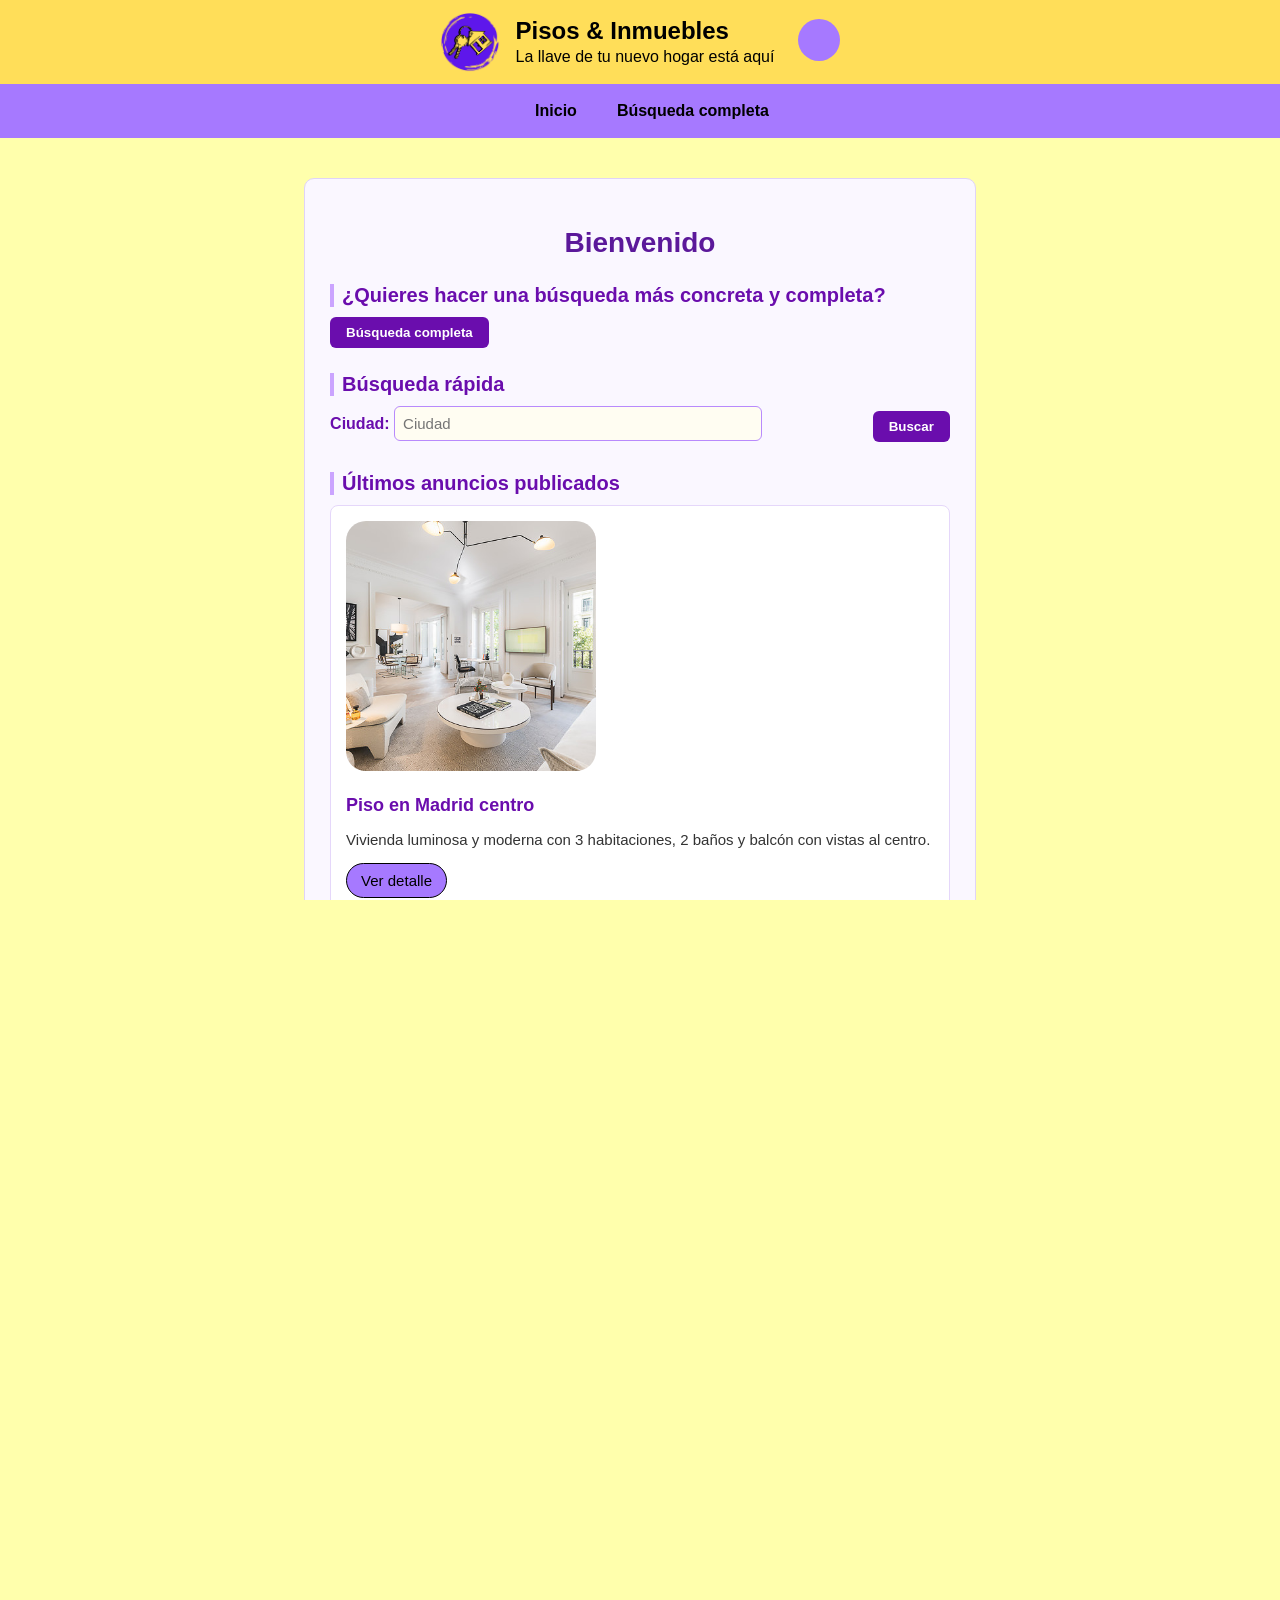
==== commit 2d586aa8: "Modo Alto contraste añadido" ====
--- a/index.html
+++ b/index.html
@@ -9,9 +9,11 @@
   <link rel="stylesheet" href="../../iconos/fontello-88eddae3/css/fontello.css">
   <link rel="stylesheet" href="basic.css" title="Modo Claro">
   <link rel="stylesheet" href="froms.css">
+  <link rel="stylesheet" href="index.css">
   <link rel="alternate stylesheet" href="modo-oscuro.css" title="Modo Oscuro">
   <link rel="stylesheet" href="print.css" media="print">
   <link rel="alternate stylesheet" href="accesible.css" title="Accesible">
+  <link rel="alternate stylesheet" href="alto-contraste.css" title="Modo Alto Contraste">
 </head>
 
 <body>
--- a/index.css
+++ b/index.css
@@ -0,0 +1,113 @@
+/* Contenedor principal */
+main.contenido {
+    max-width: 900px;
+    margin: 40px auto;
+    padding: 25px;
+    background-color: #faf7ff;
+    /* tono suave lavanda */
+    border: 1px solid #e0d4f7;
+    border-radius: 10px;
+    font-family: Arial, Helvetica, sans-serif;
+    color: #333;
+}
+
+/* Título principal */
+main.contenido h2 {
+    text-align: center;
+    color: #5b189a;
+    font-size: 28px;
+    margin-bottom: 25px;
+}
+
+/* Subtítulos */
+main.contenido h3 {
+    color: #6a0dad;
+    margin-top: 25px;
+    margin-bottom: 10px;
+    font-size: 20px;
+    border-left: 4px solid #cba4ff;
+    padding-left: 8px;
+}
+
+/* Formularios */
+main.contenido form {
+    display: flex;
+    flex-wrap: wrap;
+    gap: 10px;
+    align-items: center;
+    margin-bottom: 25px;
+}
+
+main.contenido label {
+    flex: 1 1 250px;
+}
+
+main.contenido input[type="text"] {
+    width: 100%;
+    padding: 8px;
+    border: 1.5px solid #b88afc;
+    border-radius: 6px;
+    transition: all 0.3s ease;
+}
+
+main.contenido input[type="text"]:focus {
+    outline: none;
+    border-color: #6a0dad;
+    box-shadow: 0 0 5px rgba(106, 13, 173, 0.3);
+}
+
+/* Botones */
+main.contenido button {
+    background-color: #6a0dad;
+    color: #fff;
+    border: none;
+    border-radius: 6px;
+    padding: 8px 16px;
+    font-weight: bold;
+    cursor: pointer;
+    transition: background-color 0.3s ease, transform 0.2s ease;
+}
+
+main.contenido button:hover {
+    background-color: #8742d1;
+    transform: translateY(-1px);
+}
+
+/* Artículos */
+main.contenido article {
+    background-color: #fff;
+    border: 1px solid #e5d7fa;
+    border-radius: 8px;
+    padding: 15px;
+    margin-bottom: 20px;
+    transition: transform 0.2s ease, box-shadow 0.3s ease;
+}
+
+main.contenido article:hover {
+    transform: translateY(-2px);
+    box-shadow: 0 2px 8px rgba(106, 13, 173, 0.1);
+}
+
+
+/* Título de cada anuncio */
+main.contenido article h4 {
+    color: #6a0dad;
+    margin-bottom: 6px;
+    font-size: 18px;
+}
+
+/* Descripción del anuncio *
+  main.contenido article p {
+    margin: 5px 0;
+    line-height: 1.4;
+  }
+  
+  /* Ajuste para imágenes dentro de los artículos */
+main.contenido .imagenes {
+    width: 100%;
+    max-height: 180px;
+    object-fit: cover;
+    border-radius: 6px;
+    margin-bottom: 10px;
+    border: 1px solid #e0d4f7;
+}
--- a/alto-contraste.css
+++ b/alto-contraste.css
@@ -0,0 +1,502 @@
+/* ==========================================
+   ALTO CONTRASTE FINAL
+   ========================================== */
+
+html {
+    background-color: #ffffff;
+    color: #000000;
+    font-family: 'Segoe UI', Tahoma, Geneva, Verdana, sans-serif;
+    font-size: 15px;
+}
+
+html,
+body {
+    height: 100%;
+    margin: 0;
+    padding: 0;
+    display: flex;
+    flex-direction: column;
+}
+
+/* === HEADER CORREGIDO === */
+header {
+    background-color: inherit;
+    width: 100%;
+}
+
+header section {
+    max-width: 1100px;
+    margin: 0 auto;
+    padding: 12px 16px;
+}
+
+/* Contenedor principal */
+.cabecera {
+    display: flex;
+    align-items: center;
+    justify-content: space-between;
+    /* separa logo / título / icono */
+    flex-wrap: wrap;
+    gap: 20px;
+    /* espacio fijo entre elementos */
+}
+
+/* Logo */
+.a_logo img {
+    width: 55px;
+    /* tamaño igual al claro */
+    height: 55px;
+    display: block;
+}
+
+/* Título y subtítulo */
+.a_titulo {
+    flex: 1 1 auto;
+    /* ocupa espacio flexible */
+    text-align: center;
+    /* centrado visual */
+}
+
+.a_titulo h1 {
+    margin: 0;
+    font-size: x-large;
+    line-height: 1.1;
+}
+
+.a_titulo p {
+    margin: 4px 0 0;
+    font-size: medium;
+}
+
+/* Área de identificación */
+.a_identificarse {
+    display: flex;
+    gap: 10px;
+    /* separación entre iconos o botones */
+    justify-content: flex-end;
+    align-items: center;
+}
+
+/* Botones redondos */
+.a_identificarse a {
+    display: inline-flex;
+    align-items: center;
+    justify-content: center;
+    width: 38px;
+    height: 38px;
+    font-size: 16px;
+    border-radius: 50%;
+    transition: all 0.25s ease;
+    text-decoration: none;
+}
+
+/* Adaptación para pantallas pequeñas */
+@media (max-width: 700px) {
+    .cabecera {
+        justify-content: center;
+        /* centra todo */
+        text-align: center;
+    }
+
+    .a_titulo {
+        flex: 1 1 100%;
+    }
+}
+
+
+/* LOGIN / SIGN UP */
+.a_identificarse {
+    display: flex;
+    gap: 10px;
+    margin-left: auto;
+}
+
+.a_identificarse a {
+    display: inline-flex;
+    align-items: center;
+    justify-content: center;
+    width: 38px;
+    height: 38px;
+    font-size: 16px;
+    border-radius: 50%;
+    background-color: #000;
+    color: #ffff00;
+    border: 2px solid #000;
+    text-decoration: none;
+    transition: all 0.25s ease;
+}
+
+.a_identificarse a:hover {
+    background-color: #ffff00;
+    color: #000;
+}
+
+/* NAV */
+nav {
+    background-color: #000;
+    display: flex;
+    justify-content: center;
+    gap: 12px;
+    padding: 10px 12px;
+}
+
+nav a {
+    color: #ffff00;
+    padding: 8px 14px;
+    border-radius: 999px;
+    font-weight: 700;
+}
+
+nav a:hover {
+    background-color: #333;
+}
+
+/* CONTENIDO */
+main.contenido {
+    max-width: 900px;
+    margin: 40px auto;
+    padding: 25px;
+    background-color: #fff;
+    border: 3px solid #000;
+    border-radius: 10px;
+    color: #000;
+}
+
+/* TITULOS */
+main.contenido h2 {
+    text-align: center;
+    color: #000;
+    background-color: #ffff00;
+    padding: 5px;
+    border-radius: 5px;
+}
+
+main.contenido h3 {
+    color: #000;
+    border-left: 5px solid #000;
+    padding-left: 8px;
+    background-color: #fffd8f;
+}
+
+/* FORMULARIOS */
+main.contenido input,
+main.contenido select,
+main.contenido textarea {
+    background-color: #fff;
+    color: #000;
+    border: 3px solid #000;
+    border-radius: 8px;
+    padding: 10px 14px;
+}
+
+main.contenido input:focus,
+main.contenido select:focus,
+main.contenido textarea:focus {
+    outline: 3px solid #ff0000;
+}
+
+/* BOTONES */
+main.contenido button,
+.button,
+.btn-subir {
+    background-color: #000;
+    color: #ffff00;
+    border: 3px solid #000;
+    border-radius: 50px;
+    padding: 10px 18px;
+    font-weight: 700;
+    cursor: pointer;
+}
+
+main.contenido button:hover,
+.button:hover,
+.btn-subir:hover {
+    background-color: #ffff00;
+    color: #000;
+}
+
+/* ENLACES */
+a.enlaces {
+    display: inline-block;
+    background-color: #000;
+    color: #ffff00;
+    border: 2px solid #000;
+    border-radius: 500px;
+    padding: 8px 14px;
+    font-weight: bold;
+    text-decoration: none;
+}
+
+a.enlaces:hover {
+    background-color: #ffff00;
+    color: #000;
+}
+
+/* LISTAS */
+main.contenido .lista {
+    list-style: none;
+    padding: 0;
+    margin: 0 0 28px 0;
+    max-width: 600px;
+}
+
+main.contenido .lista li {
+    margin: 10px 0;
+}
+
+main.contenido .lista li a {
+    display: block;
+    text-decoration: none;
+    padding: 12px 16px;
+    border-radius: 10px;
+    background-color: #ffff00;
+    border: 2px solid #000;
+    color: #000;
+    font-weight: 700;
+}
+
+main.contenido .lista li a:hover {
+    background-color: #000;
+    color: #ffff00;
+}
+
+/* FIELDSET */
+fieldset {
+    border: 3px solid #000;
+    border-radius: 10px;
+    padding: 16px;
+    margin: 20px 0;
+    background-color: #fffd8f;
+}
+
+legend {
+    padding: 0 10px;
+    font-weight: 700;
+    margin-left: 12px;
+    color: #000;
+    background-color: #ffff00;
+    border-radius: 4px;
+}
+
+dl {
+    display: grid;
+    grid-template-columns: 1fr 1fr;
+    gap: 6px 12px;
+    margin: 0;
+}
+
+dt {
+    font-weight: 700;
+    color: #000;
+}
+
+dd {
+    margin: 0;
+    color: #000;
+}
+
+/* FOOTER */
+footer {
+    background-color: #ffff00;
+    color: #000;
+    text-align: center;
+    padding: 20px 16px;
+    border-top: 3px solid #000;
+}
+
+
+/* ESPACIADO */
+main.contenido section {
+    margin-bottom: 32px;
+    padding-bottom: 16px;
+    border-bottom: 2px solid #000;
+}
+
+main.contenido article {
+    margin-bottom: 28px;
+    padding: 20px;
+    border: 2px solid #000;
+    border-radius: 10px;
+}
+
+/* IMÁGENES: asegurar visibilidad y contraste */
+.imagen_principal {
+    border-radius: 20px;
+    width: 250px;
+    height: 250px;
+    overflow: hidden;
+    background-color: #111;
+    /* marco para que no se fundan con fondo */
+    border: 1px solid #333;
+}
+
+.imagen_principal img {
+    width: 100%;
+    height: 100%;
+    object-fit: cover;
+    border-radius: 15px;
+    filter: none;
+    /* quitar inversión/oscurecimiento */
+    opacity: 1;
+    display: block;
+}
+
+/* contenedor de imágenes en general */
+.imagenes {
+    display: flex;
+    justify-content: center;
+    align-items: stretch;
+    gap: 20px;
+    margin: 20px 0;
+}
+
+/* imagenes secundarias */
+.imagen_secundaria {
+    display: flex;
+    flex-direction: column;
+    justify-content: space-between;
+    width: 150px;
+    height: 250px;
+    border-radius: 20px;
+    overflow: hidden;
+    background-color: #111;
+    border: 1px solid #333;
+}
+
+.imagen_secundaria img {
+    padding: 2px;
+    width: 100%;
+    height: 50%;
+    object-fit: cover;
+    border-radius: 20px;
+    filter: none;
+}
+
+/* === TABLA "TARIFAS" — ALTO CONTRASTE (CORREGIDA Y CENTRADA) === */
+section[aria-labelledby="tarifas"] {
+    background-color: #ffffff;
+    color: #000000;
+    border: 3px solid #000000;
+    border-radius: 10px;
+    padding: 16px;
+    margin: 20px auto;
+    /* centrada horizontalmente */
+    box-sizing: border-box;
+    max-width: 900px;
+    /* límite de anchura */
+    text-align: center;
+    /* centra el título */
+}
+
+/* Título */
+section[aria-labelledby="tarifas"] h3 {
+    text-align: center;
+    font-size: 1.6rem;
+    color: #000;
+    background-color: #ffff00;
+    padding: 6px 0;
+    margin-bottom: 1rem;
+    font-weight: 700;
+    border-radius: 6px;
+    border: 2px solid #000;
+}
+
+/* Tabla base */
+section[aria-labelledby="tarifas"] table {
+    width: 100%;
+    margin: 0 auto;
+    /* centra la tabla dentro del section */
+    border-collapse: collapse;
+    font-size: 1rem;
+    border: 2px solid #000;
+    background-color: #fff;
+}
+
+/* Cabecera */
+section[aria-labelledby="tarifas"] thead th {
+    background-color: #000;
+    color: #ffff00;
+    font-weight: 700;
+    padding: 0.8rem 1rem;
+    text-align: left;
+    border: 2px solid #000;
+}
+
+/* Celdas */
+section[aria-labelledby="tarifas"] td {
+    padding: 0.8rem 1rem;
+    border: 2px solid #000;
+    color: #000;
+    background-color: #fff;
+    text-align: left;
+}
+
+/* Filas alternas */
+section[aria-labelledby="tarifas"] tbody tr:nth-child(even) {
+    background-color: #fffd8f;
+}
+
+/* Hover (resalte de fila) */
+section[aria-labelledby="tarifas"] tbody tr:hover {
+    background-color: #ffff00;
+}
+
+/* Enlaces dentro de la tabla */
+section[aria-labelledby="tarifas"] a {
+    color: #0000ee;
+    text-decoration: underline;
+    font-weight: bold;
+}
+
+section[aria-labelledby="tarifas"] a:hover,
+section[aria-labelledby="tarifas"] a:focus {
+    color: #ff0000;
+    background-color: #ffff00;
+    outline: 2px solid #000;
+}
+
+/* RESPONSIVO */
+@media (max-width: 600px) {
+    section[aria-labelledby="tarifas"] {
+        padding: 12px;
+    }
+
+    section[aria-labelledby="tarifas"] table,
+    section[aria-labelledby="tarifas"] thead,
+    section[aria-labelledby="tarifas"] tbody,
+    section[aria-labelledby="tarifas"] th,
+    section[aria-labelledby="tarifas"] td,
+    section[aria-labelledby="tarifas"] tr {
+        display: block;
+        width: 100%;
+    }
+
+    section[aria-labelledby="tarifas"] thead {
+        display: none;
+    }
+
+    section[aria-labelledby="tarifas"] td {
+        border: 2px solid #000;
+        position: relative;
+        padding-left: 45%;
+        text-align: left;
+    }
+
+    section[aria-labelledby="tarifas"] td::before {
+        position: absolute;
+        left: 10px;
+        width: 40%;
+        white-space: nowrap;
+        font-weight: bold;
+        color: #000;
+        content: attr(data-label);
+    }
+}
+
+
+/* RESPONSIVO */
+@media (max-width: 600px) {
+    dl {
+        grid-template-columns: 1fr;
+    }
+}
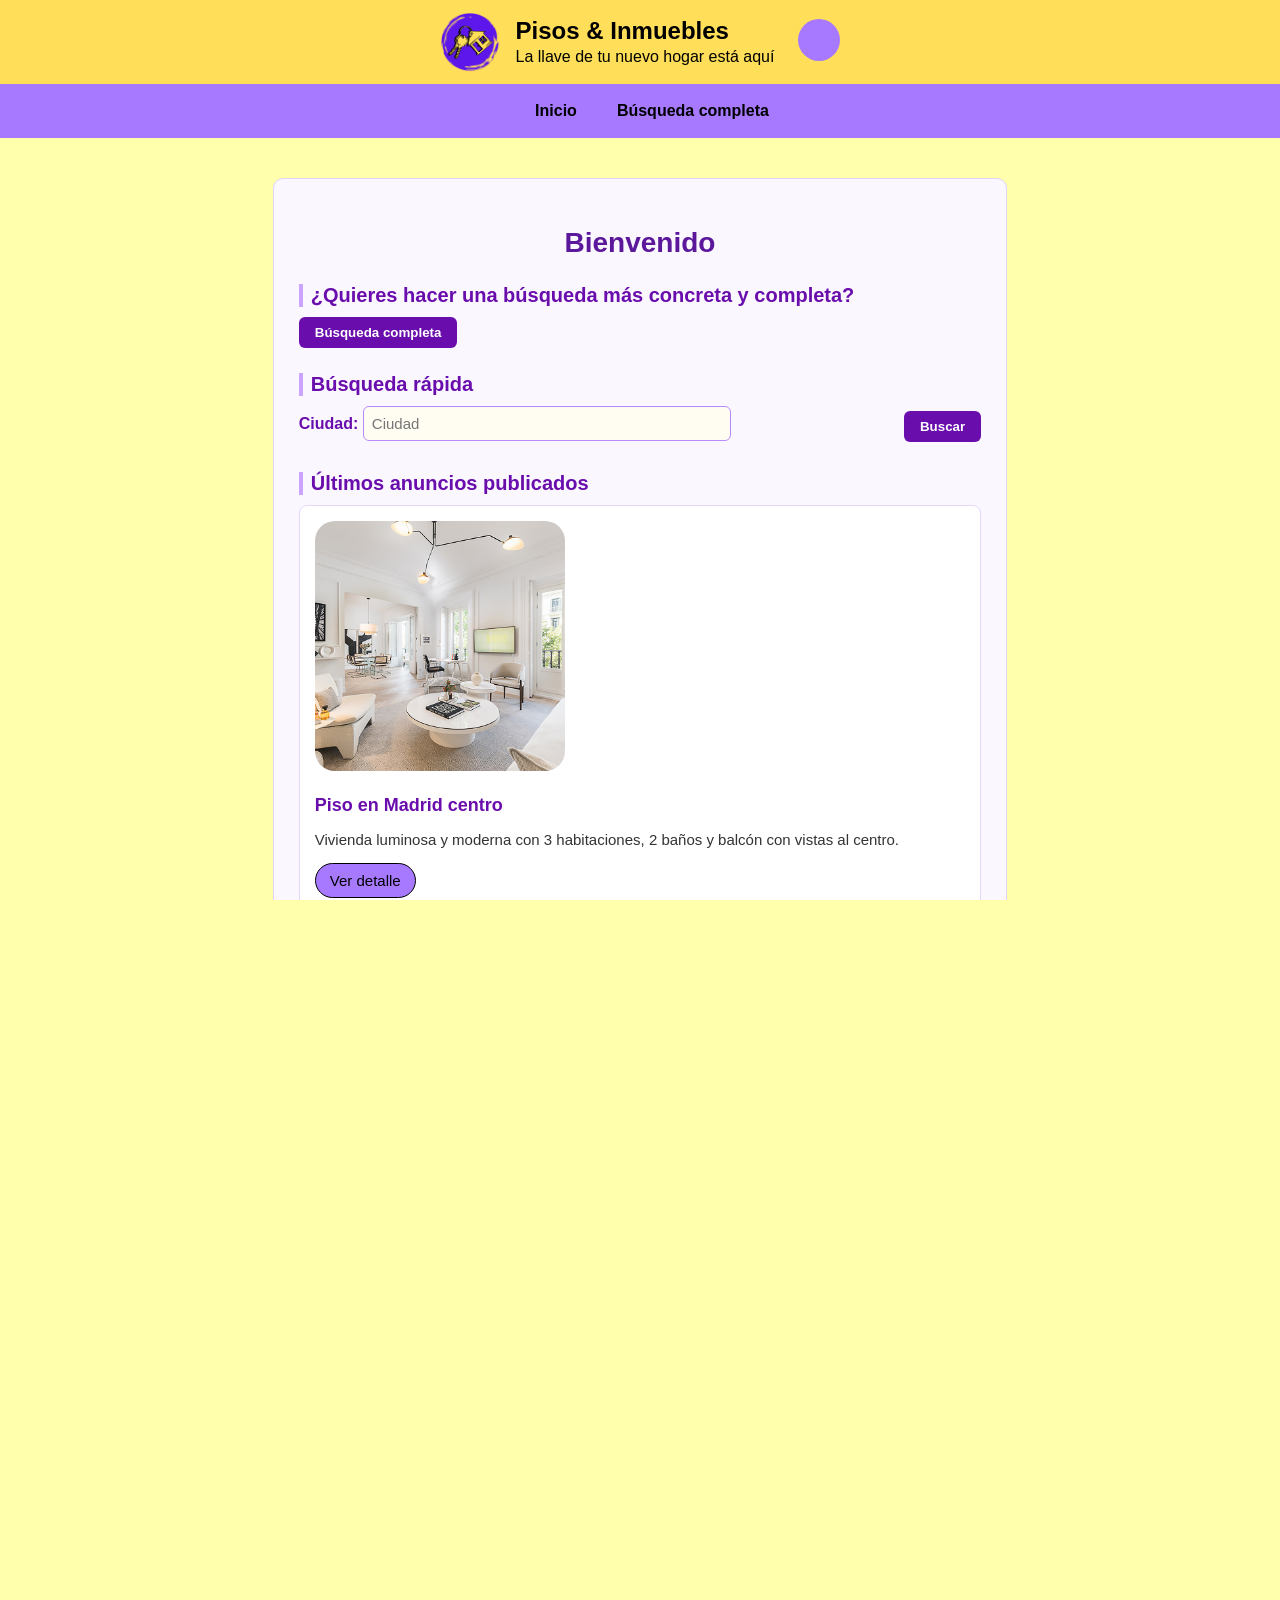
==== commit b941d7f3: "subida de cambios de la corrección de la p5 - lucia" ====
--- a/index.html
+++ b/index.html
@@ -8,12 +8,14 @@
   <!-- Links-->
   <link rel="stylesheet" href="../../iconos/fontello-88eddae3/css/fontello.css">
   <link rel="stylesheet" href="basic.css" title="Modo Claro">
-  <link rel="stylesheet" href="froms.css">
+  <link rel="stylesheet" href="forms.css">
   <link rel="stylesheet" href="index.css">
   <link rel="alternate stylesheet" href="modo-oscuro.css" title="Modo Oscuro">
   <link rel="stylesheet" href="print.css" media="print">
   <link rel="alternate stylesheet" href="accesible.css" title="Accesible">
   <link rel="alternate stylesheet" href="alto-contraste.css" title="Modo Alto Contraste">
+  <link rel="alternate stylesheet" href="letra_grande.css" title="Letra Grande">
+
 </head>
 
 <body>
@@ -42,6 +44,7 @@
     <a href="index.html">Inicio</a>
     <a href="f.busqueda.html">Búsqueda completa</a>
   </nav>
+  
 
   <main class="contenido">
     <h2>Bienvenido</h2>
@@ -94,6 +97,24 @@
         <p>Amplia casa familiar con jardín privado y excelente comunicación con el centro histórico.</p>
         <p><a class="enlaces" href="detalle_anuncio.html">Ver detalle</a></p>
       </article>
+
+      <article>
+        <div class="imagen_principal">
+          <img src="img/foto_piso5.jpeg" alt="Ático en Lisboa">
+        </div>
+        <h4>Ático en Lisboa</h4>
+        <p>Elegante ático con vistas al río Tajo, terraza privada y excelente iluminación natural.</p>
+        <p><a class="enlaces" href="detalle_anuncio.html">Ver detalle</a></p>
+      </article>
+
+      <article>
+        <div class="imagen_principal">
+          <img src="img/foto_piso6.jpeg" alt="Chalet en Berlín">
+        </div>
+        <h4>Chalet en Berlín</h4>
+        <p>Acogedor chalet rodeado de zonas verdes, ideal para familias y con fácil acceso al centro urbano.</p>
+        <p><a class="enlaces" href="detalle_anuncio.html">Ver detalle</a></p>
+      </article>
     </section>
   </main>
 
--- a/basic.css
+++ b/basic.css
@@ -270,3 +270,4 @@
     box-sizing: border-box;   
   }
 }
+
--- a/forms.css
+++ b/forms.css
@@ -0,0 +1,360 @@
+
+/*  AREA DEL TEXTO */
+textarea {
+  width: 100%;
+  max-width: 350px;
+  margin-top: 5px;
+  padding: 10px 14px;
+  font-family: inherit;
+  font-size: 15px;
+
+  border: 2px solid #a679ff;
+  border-radius: 8px;
+  background-color: #fffdf2;
+
+  resize: vertical; /* permite agrandar solo en altura */
+  transition: border-color 0.2s, box-shadow 0.2s;
+}
+
+textarea:focus {
+  outline: none;
+  border-color: #4b2b99;
+  box-shadow: 0 0 5px rgba(75, 43, 153, 0.3);
+}
+
+/*  BOTONES  */
+.button {
+  font-family: inherit;
+  font-size: 15px;
+  padding: 10px 18px;
+  margin-right: 10px;
+  border: none;
+  border-radius: 50px;
+  cursor: pointer;
+  font-weight: 600;
+  transition: all 0.2s ease;
+
+  background-color: #fffdf2;
+  color: #4b2b99;
+  border: 2px solid #a679ff;
+}
+.button:hover {
+  background-color: #d5c1ff;
+  transform: translateY(-2px);
+}
+
+/* FORMULARIOS */
+
+input,
+select {
+  width: 100%;
+  max-width: 350px;
+  padding: 10px 14px;
+  font-family: inherit;
+  font-size: 15px;
+  border: 2px solid #a679ff;
+  border-radius: 8px;
+  background-color: #fffdf2;
+  transition: border-color 0.2s, box-shadow 0.2s;
+}
+
+input:focus,
+select:focus {
+  outline: none;
+  border-color: #4b2b99;
+  box-shadow: 0 0 5px rgba(75, 43, 153, 0.3);
+}
+
+label {
+  font-weight: 600;
+  color: #4b2b99;
+}
+
+/* ########## AJUSTES SOLO PARA ENVIAR MENSAJE ########## */
+form.enviar-mensaje {
+  display: flex;
+  flex-direction: column;
+  gap: 8px;
+  align-items: flex-start;
+  max-width: 600px;
+}
+
+form.enviar-mensaje label {
+  display: inline-flex;
+  align-items: center;
+  gap: 6px;
+  margin-right: 15px;
+  white-space: nowrap; /* evita que se parta el texto */
+}
+
+/* Grupo más compacto */
+form.enviar-mensaje .grupo-radios {
+  display: flex;
+  flex-wrap: wrap;
+  gap: 15px;
+  margin: 8px 0;
+}
+
+form.enviar-mensaje input[type="radio"] {
+  accent-color: #a679ff;
+}
+
+form.enviar-mensaje .acciones {
+  display: flex;
+  flex-wrap: wrap;
+  gap: 10px;
+  margin-top: 10px;
+  align-items: center;
+}
+
+/* Color morado para el texto del label */
+label {
+  color: #6a0dad; /* Morado */
+  font-weight: bold;
+}
+
+/* Estilo del rango solo con color morado */
+input[type="range"] {
+  accent-color: #6a0dad; /* Morado nativo */
+  cursor: pointer;
+}
+
+/* Efecto al pasar el ratón */
+input[type="range"]:hover {
+  opacity: 0.9;
+  transition: opacity 0.2s ease;
+}
+
+/* Contenedor opcional para agrupar los radios (puedes añadirlo si lo deseas) */
+.radio-group {
+  display: flex;
+  gap: 20px;
+  align-items: center;
+  font-family: Arial, Helvetica, sans-serif;
+}
+
+/* Ocultamos el input original, pero sigue siendo accesible */
+input[type="radio"] {
+  appearance: none;
+  -webkit-appearance: none;
+  -moz-appearance: none;
+  width: 18px;
+  height: 18px;
+  border: 2px solid #6a0dad; /* Morado */
+  border-radius: 50%;
+  background-color: #fff;
+  cursor: pointer;
+  position: relative;
+  transition: all 0.2s ease;
+}
+
+/* Cuando el botón está seleccionado */
+input[type="radio"]:checked {
+  border-color: #6a0dad;
+  background-color: #6a0dad;
+  box-shadow: 0 0 4px rgba(106, 13, 173, 0.4);
+}
+
+/* Pequeño punto blanco dentro cuando está seleccionado */
+input[type="radio"]:checked::after {
+  content: "";
+  position: absolute;
+  top: 4px;
+  left: 4px;
+  width: 8px;
+  height: 8px;
+  background-color: white;
+  border-radius: 50%;
+}
+
+/* Efecto al pasar el ratón */
+input[type="radio"]:hover {
+  box-shadow: 0 0 6px rgba(106, 13, 173, 0.4);
+}
+
+/* Estilo del texto de las etiquetas */
+label {
+  color: #6a0dad;
+  font-size: 16px;
+  cursor: pointer;
+}
+
+/* Sección Tarifas */
+section[aria-labelledby="tarifas"] {
+  max-width: 600px;
+  margin: 2rem auto;
+  padding: 1rem 1.5rem;
+  font-family: 'Segoe UI', Tahoma, Geneva, Verdana, sans-serif;
+  background-color: #f5f0fa; /* fondo suave morado */
+  border-radius: 12px;
+  box-shadow: 0 4px 8px rgba(0,0,0,0.1);
+}
+
+/* Título */
+section[aria-labelledby="tarifas"] h3 {
+  text-align: center;
+  font-size: 1.6rem;
+  color: #6a1b9a;
+  margin-bottom: 1rem;
+  font-weight: 600;
+}
+
+/* Tabla */
+section[aria-labelledby="tarifas"] table {
+  width: 100%;
+  border-collapse: collapse;
+  font-size: 1rem;
+}
+
+/* Cabecera */
+section[aria-labelledby="tarifas"] th {
+  background-color: #7f43ce; /* morado intenso */
+  color: #fff;
+  font-weight: bold;
+  padding: 0.8rem 1rem;
+  text-align: left;
+  border: 1px solid #7b1fa2;
+}
+
+/* Filas */
+section[aria-labelledby="tarifas"] td {
+  padding: 0.8rem 1rem;
+  border: 1px solid #d1b3f0;
+  color: #4b0073;
+}
+
+/* Filas alternas */
+section[aria-labelledby="tarifas"] tbody tr:nth-child(even) {
+  background-color: #ede0f7; /* morado claro */
+}
+
+/* Hover */
+section[aria-labelledby="tarifas"] tbody tr:hover {
+  background-color: #d1b3f0; /* morado intermedio */
+  transition: background-color 0.3s;
+}
+
+.upload-container {
+  display: flex;
+  align-items: center;
+  gap: 10px;
+  font-family: inherit;
+}
+
+/* Ocultamos el input real */
+.input-foto {
+  display: none;
+}
+
+/* Botón estilo uniforme */
+.btn-subir {
+  background-color: #fffdf2;
+  color: #4b2b99;
+  border: 2px solid #a679ff;
+  border-radius: 50px;
+  padding: 10px 18px;
+  font-weight: 600;
+  cursor: pointer;
+  transition: all 0.2s ease;
+}
+
+.btn-subir:hover {
+  background-color: #d5c1ff;
+  transform: translateY(-2px);
+}
+
+/* Nombre de archivo */
+.file-name {
+  font-size: 14px;
+  color: #4b2b99;
+}
+
+/* ======= Ajustes de espaciado y alineación de formularios ======= */
+
+main.contenido form fieldset {
+  display: flex;
+  flex-direction: column;
+  gap: 8px;            /* espacio pequeño pero visible entre elementos */
+  margin-bottom: 16px; /* espacio entre secciones */
+}
+
+main.contenido form article {
+  display: flex;
+  flex-direction: column;
+  gap: 4px;            /* separación entre label y campo */
+}
+
+main.contenido input,
+main.contenido select,
+main.contenido textarea {
+  margin-bottom: 6px;  /* separación discreta entre campos */
+}
+
+/* Mantiene los radio buttons en línea */
+main.contenido form article p {
+  margin-bottom: 4px;
+  font-weight: 600;
+  color: #4b2b99;
+}
+
+main.contenido form article input[type="radio"] {
+  margin-right: 4px;
+}
+
+main.contenido form article label {
+  margin-right: 12px;
+}
+
+/* Hacemos grupos de radios horizontales */
+main.contenido form article:has(input[type="radio"]) {
+  flex-direction: row;
+  align-items: center;
+  flex-wrap: wrap;
+  gap: 10px;
+}
+
+main.contenido form section {
+  margin-top: 10px;
+  display: flex;
+  gap: 10px;
+  flex-wrap: wrap;
+}
+
+/* ======= Corrección para input[type="color"] en Chrome ======= */
+input[type="color"] {
+  width: 60px;              /* tamaño pequeño del cuadro de color */
+  height: 36px;
+  padding: 0;               /* elimina el relleno heredado */
+  border: 2px solid #a679ff;
+  border-radius: 8px;
+  cursor: pointer;
+}
+
+input[type="color"]::-webkit-color-swatch-wrapper {
+  padding: 0;
+}
+
+input[type="color"]::-webkit-color-swatch {
+  border: none;
+  border-radius: 6px;
+}
+
+/* ======= Corrección input[type="color"] en resúmenes ======= */
+fieldset dl dd input[type="color"] {
+  width: 40px;              /* tamaño compacto */
+  height: 24px;
+  padding: 0;
+  border: 2px solid #a679ff;
+  border-radius: 6px;
+  cursor: default;          /* solo visualización */
+  vertical-align: middle;
+}
+
+fieldset dl dd input[type="color"]::-webkit-color-swatch-wrapper {
+  padding: 0;
+}
+
+fieldset dl dd input[type="color"]::-webkit-color-swatch {
+  border: none;
+  border-radius: 4px;
+}
--- a/accesible.css
+++ b/accesible.css
@@ -1,143 +1,534 @@
-/* 1️⃣ Tipografía más grande y de alta legibilidad */
+/* ===========================================================
+   ESTILO ACCESIBLE FINAL (basado en basic.css)
+   Colores permitidos: azul (#0055cc), amarillo (#ffff00),
+   blanco (#ffffff) y negro (#000000)
+   =========================================================== */
+
+/* === BASE GENERAL === */
 html {
-  font-family: "Arial", "Helvetica", sans-serif;
-  font-size: 120%; /* +20% respecto al normal */
-  line-height: 1.6;
+  background-color: #ffffff;
+  color: #000000;
+  font-family: "Comic Neue", "Verdana", "Arial Rounded MT", sans-serif;
+  font-size: 18px;
+  line-height: 1.7;
+}
+
+/* === HEADER ACCESIBLE (mantiene maquetación original) === */
+
+header {
+  background-color: #0055cc;   /* azul intenso accesible */
+  width: 100%;
+  color: #ffff00;              /* texto amarillo */
+}
+
+header section {
+  max-width: 1100px;
+  margin: 0 auto;
+  padding: 12px 16px;
+}
+
+.cabecera {
+  display: flex;
+  align-items: center;
+  justify-content: center;   /* igual que en basic.css */
+  gap: 16px;
+  flex-wrap: wrap;
+}
+
+/* LOGO */
+.a_logo img {
+  width: 60px;
+  height: 60px;
+  display: block;
+}
+
+/* TÍTULO Y SUBTÍTULO */
+.a_titulo {
+  text-align: left;
+}
+
+.a_titulo h1 {
+  margin: 0;
+  font-size: x-large;
+  line-height: 1.1;
+  color: #ffff00; /* amarillo sobre azul */
+  font-weight: 700;
+}
+
+.a_titulo p {
+  margin: 4px 0 0;
+  font-size: medium;
+  color: #ffffff; /* blanco secundario */
+}
+
+/* BOTÓN DE LOGIN / PERFIL */
+.a_identificarse {
+  margin-left: 8px;
+}
+
+.a_identificarse a,
+.a_identificarse .btn {
+  display: inline-flex;
+  align-items: center;
+  justify-content: center;
+  width: 42px;
+  height: 42px;
+  font-size: 20px;
+  border-radius: 50%;
+  font-weight: bold;
+
+  background-color: #ffff00;   /* botón amarillo */
+  color: #000000;              /* texto negro */
+  border: 2px solid #000000;
+  text-decoration: none;
+  transition: all 0.25s ease;
+}
+
+.a_identificarse a:hover,
+.a_identificarse .btn:hover,
+.a_identificarse a:focus,
+.a_identificarse .btn:focus {
+  background-color: #000000;   /* negro al pasar ratón */
+  color: #ffff00;              /* texto amarillo */
+  outline: 3px solid #ffffff;  /* borde blanco de contraste */
+}
+
+
+/* === NAV === */
+nav a {
+  
+  color: #ffff00 !important;     
+  text-decoration: underline;
+}
+
+nav {
+  background-color: #000000;
+}
+
+nav a:hover,
+nav a:focus {
+  background-color: #ffff00 !important;
+  color: #000000 !important;       /* texto negro al pasar ratón */
+  outline: 3px solid #0055cc !important;
+}
+
+
+
+/* === CONTENIDO PRINCIPAL === */
+.contenido {
+  background-color: #ffffff;
+  color: #000000;
+  border: 3px solid #000000;
+  border-radius: 10px;
+  padding: 25px;
+  margin: 30px auto;
+  max-width: 900px;
+}
+
+/* Limitar longitud de texto */
+.contenido p,
+.contenido li {
+  max-width: 80ch;
+  text-align: left;
+  margin-bottom: 1.3em;
+}
+
+/* === TÍTULOS === */
+.contenido h2 {
+  background-color: #0055cc;
+  color: #ffff00;
+  text-align: center;
+  padding: 8px;
+  border-radius: 6px;
+}
+
+.contenido h3 {
+  background-color: #ffff00;
+  color: #000000;
+  border-left: 6px solid #0055cc;
+  padding: 6px 10px;
+}
+
+/* === LISTAS === */
+main ul li a,
+section ul li a {
+  background-color: #ffff00;
+  border: 2px solid #000000;
+  color: #000000;
+  border-radius: 10px;
+  transition: all 0.25s ease;
+}
+
+main ul li a:hover,
+section ul li a:hover {
+  background-color: #0055cc;
   color: #ffffff;
-  background-color: #000000; /* Alto contraste */
-}
-
-/* 2️⃣ Asegurar que el texto se alinee a la izquierda */
-p, li, h1, h2, h3, h4, h5, h6 {
+  transform: translateY(-2px);
+}
+
+/* === FORMULARIOS === */
+input,
+select,
+textarea {
+  background-color: #ffffff;
+  color: #000000;
+  border: 2px solid #000000;
+  border-radius: 6px;
+  padding: 10px 14px;
+  width: 100%;
+  font-size: 1rem;
+  margin-bottom: 1rem;
+}
+
+input:focus,
+select:focus,
+textarea:focus {
+  outline: 3px solid #0055cc;
+  background-color: #ffff00;
+}
+
+/* === BOTONES === */
+button,
+.button,
+.btn-subir {
+  background-color: #000000;
+  color: #ffff00;
+  border: 3px solid #000000;
+  border-radius: 40px;
+  padding: 10px 20px;
+  font-weight: bold;
+  cursor: pointer;
+  transition: all 0.25s ease;
+}
+
+button:hover,
+.button:hover,
+.btn-subir:hover,
+button:focus {
+  background-color: #ffff00;
+  color: #000000;
+  outline: 3px solid #0055cc;
+}
+
+/* === ENLACES CLASS="enlaces" === */
+a.enlaces {
+  background-color: #0055cc;
+  color: #ffffff;
+  border: 2px solid #000000;
+  border-radius: 999px;
+  padding: 8px 14px;
+  font-weight: bold;
+  text-decoration: underline;
+  transition: all 0.25s ease;
+}
+
+a.enlaces:hover,
+a.enlaces:focus {
+  background-color: #ffff00;
+  color: #000000;
+  outline: 3px solid #000000;
+}
+
+/* === FIELDSET === */
+fieldset {
+  border: 3px solid #000000;
+  border-radius: 10px;
+  padding: 16px;
+  margin: 20px 0;
+  background-color: #ffff00;
+}
+
+legend {
+  background-color: #0055cc;
+  color: #ffffff;
+  padding: 0 10px;
+  border-radius: 4px;
+  font-weight: bold;
+}
+
+/* === IMÁGENES (mantienen su tamaño del basic.css) === */
+.imagenes {
+  display: flex;
+  justify-content: center;
+  align-items: stretch;
+  gap: 20px;
+  margin: 20px 0;
+}
+
+.imagen_principal {
+  width: 250px;
+  height: 250px;
+  border-radius: 20px;
+  overflow: hidden;
+}
+
+.imagen_principal img {
+  width: 100%;
+  height: 100%;
+  object-fit: cover;
+  border-radius: 15px;
+}
+
+.imagen_secundaria {
+  display: flex;
+  flex-direction: column;
+  justify-content: space-between;
+  width: 150px;
+  height: 250px;
+  border-radius: 20px;
+  overflow: hidden;
+}
+
+.imagen_secundaria img {
+  padding: 2px;
+  width: 100%;
+  height: 50%;
+  object-fit: cover;
+  border-radius: 20px;
+}
+
+/* === FOOTER === */
+footer {
+  background-color: #000000;
+  color: #ffff00;
+  text-align: center;
+  padding: 20px;
+  border-top: 4px solid #0055cc;
+  font-weight: bold;
+}
+
+/* ===========================================================
+   LIMPIEZA FINAL DE COLORES NO ACCESIBLES (ELIMINA LILAS)
+   =========================================================== */
+
+/* Cualquier texto o enlace que haya quedado en morado */
+* {
+  color: #000000 !important;
+  border-color: #000000 !important;
+}
+
+/* Botones y enlaces principales */
+button,
+input[type="button"],
+input[type="submit"],
+a.enlaces,
+.a_identificarse a,
+.a_identificarse .btn {
+  background-color: #000000 !important;
+  color: #ffff00 !important;
+  border: 2px solid #000000 !important;
+  font-weight: bold;
+}
+
+button:hover,
+input[type="button"]:hover,
+input[type="submit"]:hover,
+a.enlaces:hover,
+.a_identificarse a:hover,
+.a_identificarse .btn:hover {
+  background-color: #ffff00 !important;
+  color: #000000 !important;
+}
+
+/* Campos de formulario */
+input,
+select,
+textarea {
+  background-color: #ffffff !important;
+  color: #000000 !important;
+  border: 2px solid #000000 !important;
+}
+
+input:focus,
+select:focus,
+textarea:focus {
+  outline: 3px solid #0055cc !important;
+  background-color: #ffff00 !important;
+  color: #000000 !important;
+}
+
+/* Títulos destacados (azul o amarillo según jerarquía) */
+h1, h2 {
+  color: #ffff00 !important;
+  background-color: #0055cc !important;
+}
+
+h3, h4, h5 {
+  color: #000000 !important;
+  background-color: #ffff00 !important;
+  border-left: 6px solid #0055cc !important;
+  padding-left: 8px;
+}
+
+/* Botones secundarios */
+.btn, .button, .btn-subir {
+  background-color: #000000 !important;
+  color: #ffff00 !important;
+  border: 3px solid #000000 !important;
+  border-radius: 40px !important;
+}
+
+/* Tablas o secciones con color residual */
+section, article, main, fieldset {
+  background-color: #ffffff !important;
+  border-color: #000000 !important;
+  color: #000000 !important;
+}
+
+/* Elimina cualquier sombra o tinte lila residual */
+[class*="lila"],
+[class*="morado"],
+[class*="violeta"] {
+  background-color: #ffffff !important;
+  color: #000000 !important;
+  border-color: #000000 !important;
+}
+
+/* Links dentro del contenido */
+a {
+  color: #0055cc !important;
+  text-decoration: underline !important;
+}
+
+a:hover, a:focus {
+  color: #000000 !important;
+  background-color: #ffff00 !important;
+  outline: 3px solid #0055cc !important;
+}
+
+/* Fieldset y legend */
+fieldset {
+  background-color: #ffff00 !important;
+  border: 3px solid #000000 !important;
+}
+
+legend {
+  background-color: #0055cc !important;
+  color: #ffffff !important;
+  border-radius: 4px !important;
+}
+
+/* Footer */
+footer {
+  background-color: #000000 !important;
+  color: #ffff00 !important;
+  border-top: 4px solid #0055cc !important;
+}
+
+/* Agrandar letras*/
+/* ===========================================================
+   AJUSTE DE TAMAÑOS DE FUENTE PARA MEJOR LEGIBILIDAD
+   =========================================================== */
+
+html {
+  font-size: 20px !important;    /* antes 18px */
+  line-height: 1.8 !important;   /* más espacio entre líneas */
+}
+
+/* Títulos */
+h1 {
+  font-size: 2.2rem !important;
+}
+
+h2 {
+  font-size: 1.8rem !important;
+}
+
+h3 {
+  font-size: 1.4rem !important;
+}
+
+h4, h5, h6 {
+  font-size: 1.2rem !important;
+}
+
+/* Párrafos y listas */
+p, li, dd, dt, label {
+  font-size: 1.1rem !important;
+}
+
+/* Formularios */
+input, select, textarea, button {
+  font-size: 1.05rem !important;
+}
+
+/* Navegación */
+nav a, .breadcrumb {
+  font-size: 1.1rem !important;
+}
+
+/* Footer */
+footer {
+  font-size: 1rem !important;
+}
+
+/* Espaciado extra para evitar apelotonamiento */
+p, ul, ol, dl, fieldset {
+  margin-bottom: 1.2em !important;
+}
+
+section, article {
+  margin-bottom: 2em !important;
+}
+
+/* ===========================================================
+   TABLAS ACCESIBLES (sin lilas)
+   =========================================================== */
+
+table {
+  width: 100%;
+  border-collapse: collapse;
+  border: 2px solid #000000 !important;
+  background-color: #ffffff !important;
+  color: #000000 !important;
+  font-size: 1.05rem;
+}
+
+th, td {
+  border: 2px solid #000000 !important;
+  padding: 10px 14px;
   text-align: left;
-  max-width: 80ch; /* longitud máxima de línea ≈80 caracteres */
-  margin: 0 auto 1em auto; /* separación adecuada entre párrafos */
-}
-
-/* 3️⃣ Contraste elevado y sin colores problemáticos */
-body {
-  background-color: #000000;
-  color: #ffffff;
-}
-
-/* 4️⃣ Encabezados con alto contraste */
-h1, h2, h3, h4 {
-  color: #00ffff; /* cian brillante (visible incluso para daltónicos) */
-}
-
-/* 5️⃣ Enlaces accesibles y distinguibles en todos los estados */
-a {
-  color: #ffff00; /* amarillo sobre fondo negro: contraste alto */
+}
+
+/* Cabecera de tabla */
+thead th {
+  background-color: #0055cc !important;  /* azul */
+  color: #ffff00 !important;             /* texto amarillo */
+  font-weight: bold;
+  text-align: left;
+}
+
+/* Filas alternas */
+tbody tr:nth-child(even) {
+  background-color: #ffffcc !important;  /* amarillo muy claro */
+}
+
+tbody tr:nth-child(odd) {
+  background-color: #ffffff !important;
+}
+
+/* Hover (resalte de fila) */
+tbody tr:hover {
+  background-color: #ffff00 !important;
+  color: #000000 !important;
+  transition: background-color 0.2s ease-in-out;
+}
+
+/* Enlaces dentro de tablas */
+table a {
+  color: #0055cc !important;
+  font-weight: bold;
   text-decoration: underline;
-  font-weight: bold;
-}
-
-a:focus,
-a:hover {
-  background-color: #ffff00;
-  color: #000000;
-  outline: 3px solid #ffffff; /* visible para usuarios con teclado */
-}
-
-/* 6️⃣ Formularios accesibles */
-label {
-  display: block;
-  margin-bottom: 0.3em;
-  font-weight: bold;
-  color: #00ffff;
-}
-
-input, select, textarea {
-  font-size: 1em;
-  padding: 0.4em;
-  border: 2px solid #ffff00;
-  border-radius: 4px;
-  background-color: #222222;
-  color: #ffffff;
-  width: 100%;
-  max-width: 600px;
-}
-
-/* Resaltar el foco del teclado */
-input:focus, select:focus, textarea:focus {
-  outline: 3px solid #00ffff;
-  background-color: #333333;
-}
-
-/* 7️⃣ Botones claramente distinguibles */
-button, input[type="submit"] {
-  background-color: #ffff00;
-  color: #000000;
-  border: 2px solid #ffffff;
-  padding: 0.6em 1em;
-  font-weight: bold;
-  border-radius: 5px;
-  cursor: pointer;
-}
-
-button:hover,
-input[type="submit"]:hover,
-button:focus,
-input[type="submit"]:focus {
-  background-color: #00ffff;
-  color: #000000;
-  outline: 2px solid #ffffff;
-}
-
-/* 8️⃣ Listas y tablas con buena separación */
-ul, ol {
-  margin-left: 2em;
-}
-
-table {
-  border-collapse: collapse;
-  width: 100%;
-  max-width: 1000px;
-  margin: 1em auto;
-  border: 2px solid #ffffff;
-}
-
-th, td {
-  border: 1px solid #ffffff;
-  padding: 0.5em 0.7em;
-}
-
-th {
-  background-color: #00ffff;
-  color: #000000;
-}
-
-/* 9️⃣ Evitar distracciones: quitar fondos decorativos e imágenes no esenciales */
-header, nav, footer {
-  background: none !important;
-  border: none !important;
-}
-
-/*  🔟 Añadir enlace "Saltar al contenido" para lectores de pantalla */
-.skip-link {
-  position: absolute;
-  top: -1000px;
-  left: -1000px;
-  background: #ffff00;
-  color: #000000;
-  padding: 0.5em;
-  font-weight: bold;
-}
-
-.skip-link:focus {
-  top: 10px;
-  left: 10px;
-  z-index: 9999;
-}
-
-/* 1️⃣1️⃣ Asegurar que los elementos interactivos sean visibles */
-a, button, input, select, textarea {
-  transition: none;
-  box-shadow: none;
-}
-
-/* 1️⃣2️⃣ Eliminar sombras, bordes decorativos y fondos de imágenes */
-img.decorativa {
-  display: none;
-}
-
+}
+
+table a:hover,
+table a:focus {
+  color: #000000 !important;
+  background-color: #ffff00 !important;
+  outline: 2px solid #0055cc !important;
+}
+
+/* Texto centrado opcional */
+th.center, td.center {
+  text-align: center !important;
+}
--- a/letra_grande.css
+++ b/letra_grande.css
@@ -0,0 +1,56 @@
+/* ===========================================================
+   AJUSTE DE TAMAÑOS DE FUENTE PARA MEJOR LEGIBILIDAD
+   =========================================================== */
+
+@import url("basic.css");
+
+html {
+  font-size: 20px !important;    
+  line-height: 1.8 !important;  
+}
+
+/* Títulos */
+h1 {
+  font-size: 2.2rem !important;
+}
+
+h2 {
+  font-size: 1.8rem !important;
+}
+
+h3 {
+  font-size: 1.4rem !important;
+}
+
+h4, h5, h6 {
+  font-size: 1.2rem !important;
+}
+
+/* Párrafos y listas */
+p, li, dd, dt, label {
+  font-size: 1.1rem !important;
+}
+
+/* Formularios */
+input, select, textarea, button {
+  font-size: 1.05rem !important;
+}
+
+/* Navegación */
+nav a, .breadcrumb {
+  font-size: 1.1rem !important;
+}
+
+/* Footer */
+footer {
+  font-size: 1rem !important;
+}
+
+
+p, ul, ol, dl, fieldset {
+  margin-bottom: 1.2em !important;
+}
+
+section, article {
+  margin-bottom: 2em !important;
+}
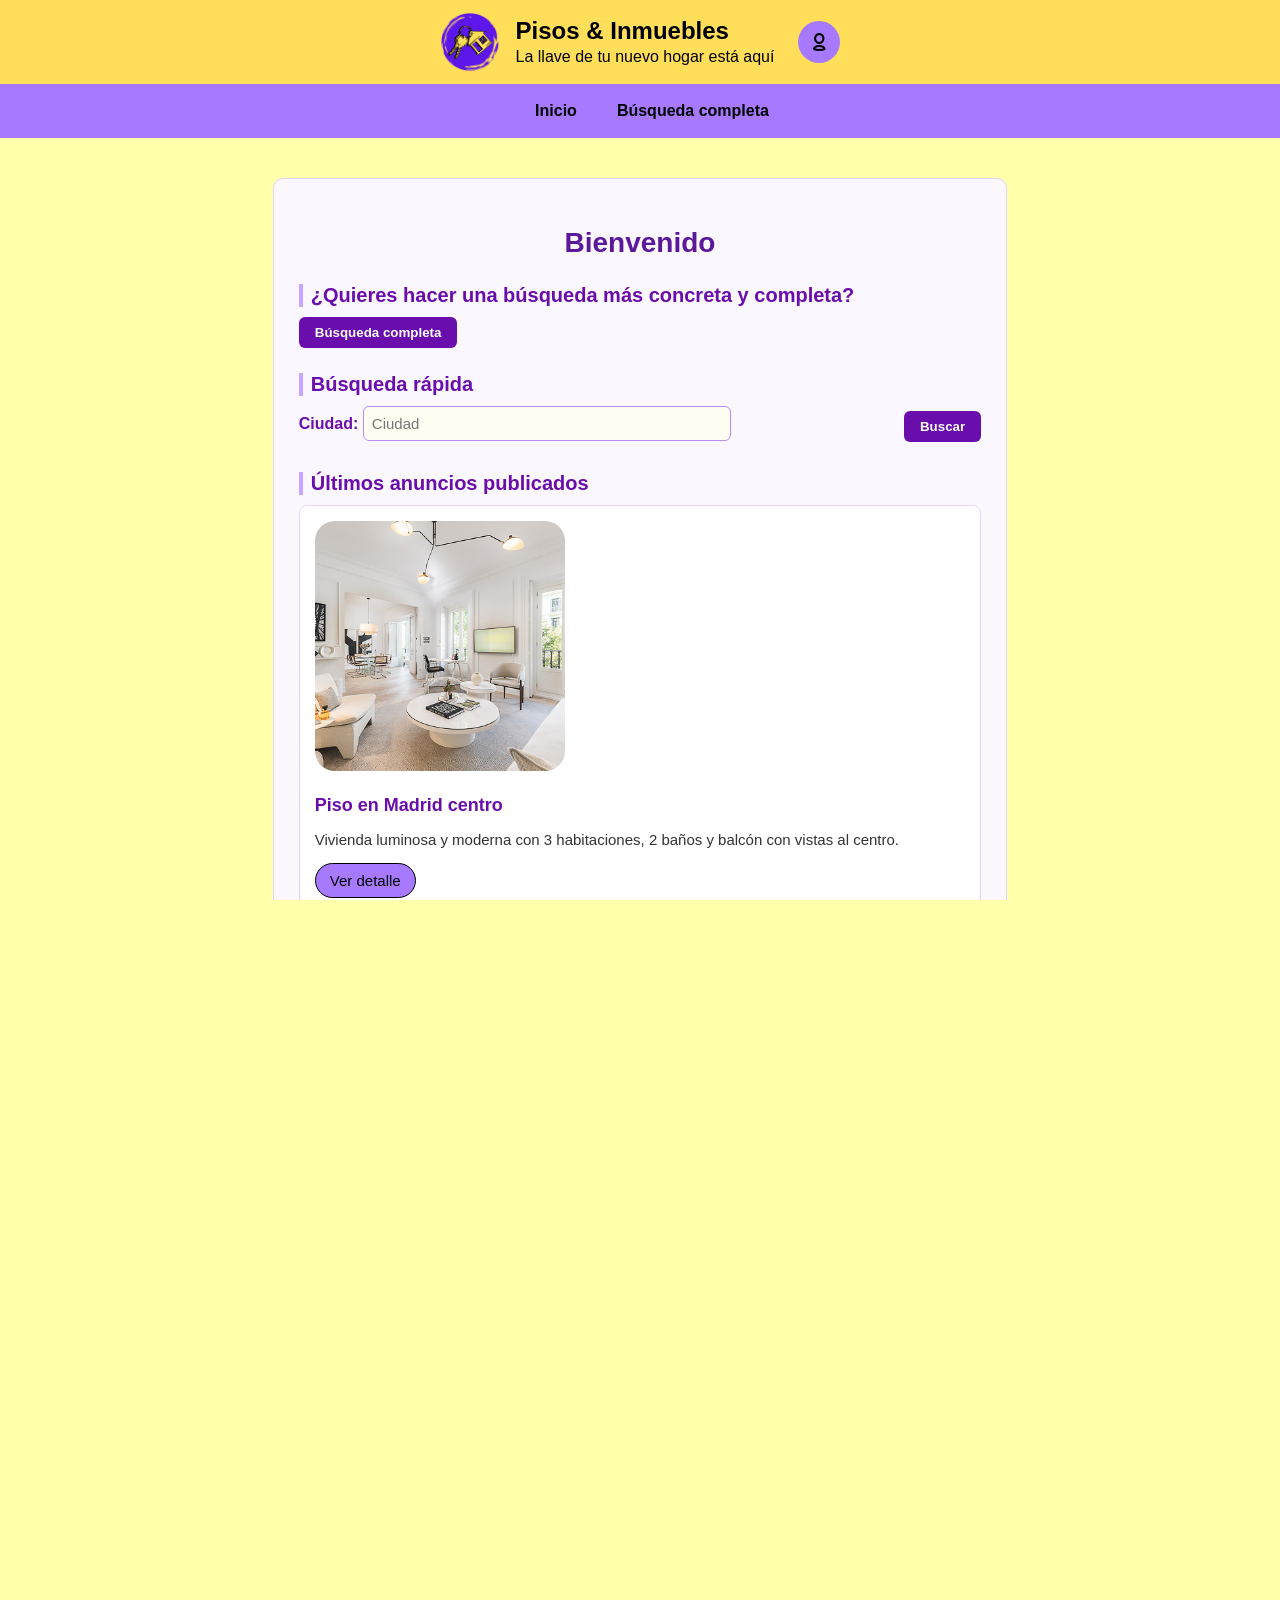
==== commit 822e713e: "subida de cambios de la corrección de la p5 2.0 - lucia" ====
--- a/index.html
+++ b/index.html
@@ -6,7 +6,7 @@
   <meta name="viewport" content="width=device-width, initial-scale=1" />
   <title>Pisos & Inmuebles</title>
   <!-- Links-->
-  <link rel="stylesheet" href="../../iconos/fontello-88eddae3/css/fontello.css">
+  <link rel="stylesheet" href="iconos/fontello-88eddae3/css/fontello.css">
   <link rel="stylesheet" href="basic.css" title="Modo Claro">
   <link rel="stylesheet" href="forms.css">
   <link rel="stylesheet" href="index.css">
--- a/iconos/fontello-88eddae3/css/fontello.css
+++ b/iconos/fontello-88eddae3/css/fontello.css
@@ -0,0 +1,57 @@
+@font-face {
+  font-family: 'fontello';
+  src: url('../font/fontello.eot?38172973');
+  src: url('../font/fontello.eot?38172973#iefix') format('embedded-opentype'),
+       url('../font/fontello.woff2?38172973') format('woff2'),
+       url('../font/fontello.woff?38172973') format('woff'),
+       url('../font/fontello.ttf?38172973') format('truetype'),
+       url('../font/fontello.svg?38172973#fontello') format('svg');
+  font-weight: normal;
+  font-style: normal;
+}
+/* Chrome hack: SVG is rendered more smooth in Windozze. 100% magic, uncomment if you need it. */
+/* Note, that will break hinting! In other OS-es font will be not as sharp as it could be */
+/*
+@media screen and (-webkit-min-device-pixel-ratio:0) {
+  @font-face {
+    font-family: 'fontello';
+    src: url('../font/fontello.svg?38172973#fontello') format('svg');
+  }
+}
+*/
+[class^="icon-"]:before, [class*=" icon-"]:before {
+  font-family: "fontello";
+  font-style: normal;
+  font-weight: normal;
+  speak: never;
+
+  display: inline-block;
+  text-decoration: inherit;
+  width: 1em;
+  margin-right: .2em;
+  text-align: center;
+  /* opacity: .8; */
+
+  /* For safety - reset parent styles, that can break glyph codes*/
+  font-variant: normal;
+  text-transform: none;
+
+  /* fix buttons height, for twitter bootstrap */
+  line-height: 1em;
+
+  /* Animation center compensation - margins should be symmetric */
+  /* remove if not needed */
+  margin-left: .2em;
+
+  /* you can be more comfortable with increased icons size */
+  /* font-size: 120%; */
+
+  /* Font smoothing. That was taken from TWBS */
+  -webkit-font-smoothing: antialiased;
+  -moz-osx-font-smoothing: grayscale;
+
+  /* Uncomment for 3D effect */
+  /* text-shadow: 1px 1px 1px rgba(127, 127, 127, 0.3); */
+}
+
+.icon-user-outline:before { content: '\e800'; } /* '' */
